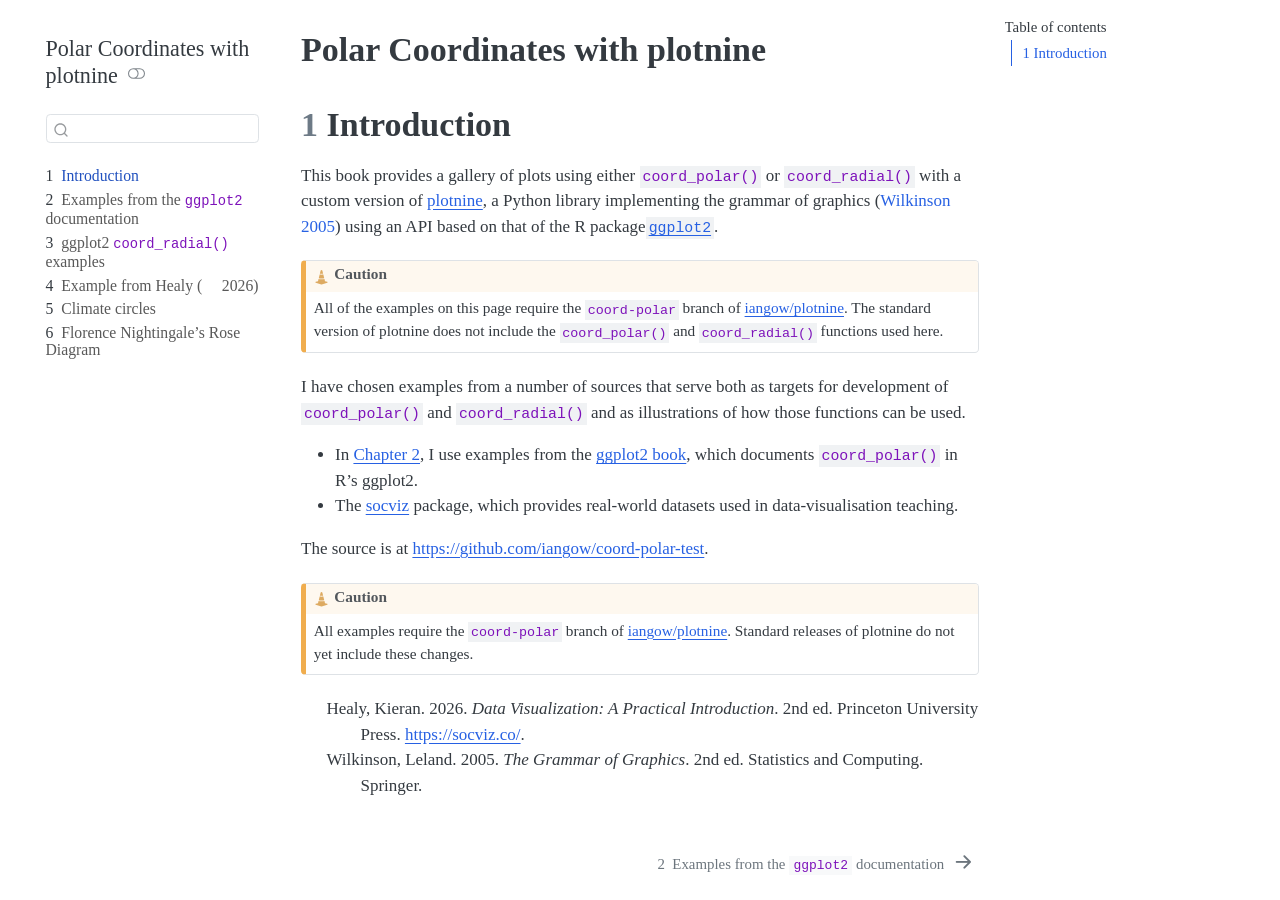
==== index.html @ a8dc8461 "Built site for gh-pages" ====
<!DOCTYPE html>
<html xmlns="http://www.w3.org/1999/xhtml" lang="en" xml:lang="en"><head>

<meta charset="utf-8">
<meta name="generator" content="quarto-1.9.35">

<meta name="viewport" content="width=device-width, initial-scale=1.0, user-scalable=yes">


<title>Polar Coordinates with plotnine</title>
<style>
/* Default styles provided by pandoc.
** See https://pandoc.org/MANUAL.html#variables-for-html for config info.
*/
code{white-space: pre-wrap;}
span.smallcaps{font-variant: small-caps;}
div.columns{display: flex; gap: min(4vw, 1.5em);}
div.column{flex: auto; overflow-x: auto;}
div.hanging-indent{margin-left: 1.5em; text-indent: -1.5em;}
ul.task-list{list-style: none;}
ul.task-list li input[type="checkbox"] {
  width: 0.8em;
  margin: 0 0.8em 0.2em -1em; /* quarto-specific, see https://github.com/quarto-dev/quarto-cli/issues/4556 */ 
  vertical-align: middle;
}
/* CSS for citations */
div.csl-bib-body { }
div.csl-entry {
  clear: both;
}
.hanging-indent div.csl-entry {
  margin-left:2em;
  text-indent:-2em;
}
div.csl-left-margin {
  min-width:2em;
  float:left;
}
div.csl-right-inline {
  margin-left:2em;
  padding-left:1em;
}
div.csl-indent {
  margin-left: 2em;
}</style>


<script src="site_libs/quarto-nav/quarto-nav.js"></script>
<script src="site_libs/quarto-nav/headroom.min.js"></script>
<script src="site_libs/clipboard/clipboard.min.js"></script>
<script src="site_libs/quarto-search/autocomplete.umd.js"></script>
<script src="site_libs/quarto-search/fuse.min.js"></script>
<script src="site_libs/quarto-search/quarto-search.js"></script>
<meta name="quarto:offset" content="./">
<link href="./ggplot2-examples.html" rel="next">
<script src="site_libs/quarto-html/quarto.js" type="module"></script>
<script src="site_libs/quarto-html/tabsets/tabsets.js" type="module"></script>
<script src="site_libs/quarto-html/popper.min.js"></script>
<script src="site_libs/quarto-html/tippy.umd.min.js"></script>
<script src="site_libs/quarto-html/anchor.min.js"></script>
<link href="site_libs/quarto-html/tippy.css" rel="stylesheet">
<link href="site_libs/quarto-html/quarto-syntax-highlighting-46f66b053e56abd73bb6e954d61a315b.css" rel="stylesheet" class="quarto-color-scheme" id="quarto-text-highlighting-styles">
<link href="site_libs/quarto-html/quarto-syntax-highlighting-dark-22b4aaf4c2978829df3684e8f2c068db.css" rel="stylesheet" class="quarto-color-scheme quarto-color-alternate" id="quarto-text-highlighting-styles">
<link href="site_libs/quarto-html/quarto-syntax-highlighting-46f66b053e56abd73bb6e954d61a315b.css" rel="stylesheet" class="quarto-color-scheme-extra" id="quarto-text-highlighting-styles">
<script src="site_libs/bootstrap/bootstrap.min.js"></script>
<link href="site_libs/bootstrap/bootstrap-icons.css" rel="stylesheet">
<link href="site_libs/bootstrap/bootstrap-c0f9e757bd1bbe5faf3da83a888945c0.min.css" rel="stylesheet" append-hash="true" class="quarto-color-scheme" id="quarto-bootstrap" data-mode="light">
<link href="site_libs/bootstrap/bootstrap-dark-91459808351f4a5e66f61f3cc0ad5ca1.min.css" rel="stylesheet" append-hash="true" class="quarto-color-scheme quarto-color-alternate" id="quarto-bootstrap" data-mode="dark">
<link href="site_libs/bootstrap/bootstrap-c0f9e757bd1bbe5faf3da83a888945c0.min.css" rel="stylesheet" append-hash="true" class="quarto-color-scheme-extra" id="quarto-bootstrap" data-mode="light">
<script id="quarto-search-options" type="application/json">{
  "location": "sidebar",
  "copy-button": false,
  "collapse-after": 3,
  "panel-placement": "start",
  "type": "textbox",
  "limit": 50,
  "keyboard-shortcut": [
    "f",
    "/",
    "s"
  ],
  "show-item-context": false,
  "language": {
    "search-no-results-text": "No results",
    "search-matching-documents-text": "matching documents",
    "search-copy-link-title": "Copy link to search",
    "search-hide-matches-text": "Hide additional matches",
    "search-more-match-text": "more match in this document",
    "search-more-matches-text": "more matches in this document",
    "search-clear-button-title": "Clear",
    "search-text-placeholder": "",
    "search-detached-cancel-button-title": "Cancel",
    "search-submit-button-title": "Submit",
    "search-label": "Search"
  }
}</script>


<link rel="stylesheet" href="styles.css">
</head>

<body class="nav-sidebar floating quarto-light"><script id="quarto-html-before-body" type="application/javascript">
    const toggleBodyColorMode = (bsSheetEl) => {
      const mode = bsSheetEl.getAttribute("data-mode");
      const bodyEl = window.document.querySelector("body");
      if (mode === "dark") {
        bodyEl.classList.add("quarto-dark");
        bodyEl.classList.remove("quarto-light");
      } else {
        bodyEl.classList.add("quarto-light");
        bodyEl.classList.remove("quarto-dark");
      }
    }
    const toggleBodyColorPrimary = () => {
      const bsSheetEl = window.document.querySelector("link#quarto-bootstrap:not([rel=disabled-stylesheet])");
      if (bsSheetEl) {
        toggleBodyColorMode(bsSheetEl);
      }
    }
    const setColorSchemeToggle = (alternate) => {
      const toggles = window.document.querySelectorAll('.quarto-color-scheme-toggle');
      for (let i=0; i < toggles.length; i++) {
        const toggle = toggles[i];
        if (toggle) {
          if (alternate) {
            toggle.classList.add("alternate");
          } else {
            toggle.classList.remove("alternate");
          }
        }
      }
    };
    const toggleColorMode = (alternate) => {
      // Switch the stylesheets
      const primaryStylesheets = window.document.querySelectorAll('link.quarto-color-scheme:not(.quarto-color-alternate)');
      const alternateStylesheets = window.document.querySelectorAll('link.quarto-color-scheme.quarto-color-alternate');
      manageTransitions('#quarto-margin-sidebar .nav-link', false);
      if (alternate) {
        // note: dark is layered on light, we don't disable primary!
        enableStylesheet(alternateStylesheets);
        for (const sheetNode of alternateStylesheets) {
          if (sheetNode.id === "quarto-bootstrap") {
            toggleBodyColorMode(sheetNode);
          }
        }
      } else {
        disableStylesheet(alternateStylesheets);
        enableStylesheet(primaryStylesheets)
        toggleBodyColorPrimary();
      }
      manageTransitions('#quarto-margin-sidebar .nav-link', true);
      // Switch the toggles
      setColorSchemeToggle(alternate)
      // Hack to workaround the fact that safari doesn't
      // properly recolor the scrollbar when toggling (#1455)
      if (navigator.userAgent.indexOf('Safari') > 0 && navigator.userAgent.indexOf('Chrome') == -1) {
        manageTransitions("body", false);
        window.scrollTo(0, 1);
        setTimeout(() => {
          window.scrollTo(0, 0);
          manageTransitions("body", true);
        }, 40);
      }
    }
    const disableStylesheet = (stylesheets) => {
      for (let i=0; i < stylesheets.length; i++) {
        const stylesheet = stylesheets[i];
        stylesheet.rel = 'disabled-stylesheet';
      }
    }
    const enableStylesheet = (stylesheets) => {
      for (let i=0; i < stylesheets.length; i++) {
        const stylesheet = stylesheets[i];
        if(stylesheet.rel !== 'stylesheet') { // for Chrome, which will still FOUC without this check
          stylesheet.rel = 'stylesheet';
        }
      }
    }
    const manageTransitions = (selector, allowTransitions) => {
      const els = window.document.querySelectorAll(selector);
      for (let i=0; i < els.length; i++) {
        const el = els[i];
        if (allowTransitions) {
          el.classList.remove('notransition');
        } else {
          el.classList.add('notransition');
        }
      }
    }
    const isFileUrl = () => {
      return window.location.protocol === 'file:';
    }
    const hasAlternateSentinel = () => {
      let styleSentinel = getColorSchemeSentinel();
      if (styleSentinel !== null) {
        return styleSentinel === "alternate";
      } else {
        return false;
      }
    }
    const setStyleSentinel = (alternate) => {
      const value = alternate ? "alternate" : "default";
      if (!isFileUrl()) {
        window.localStorage.setItem("quarto-color-scheme", value);
      } else {
        localAlternateSentinel = value;
      }
    }
    const getColorSchemeSentinel = () => {
      if (!isFileUrl()) {
        const storageValue = window.localStorage.getItem("quarto-color-scheme");
        return storageValue != null ? storageValue : localAlternateSentinel;
      } else {
        return localAlternateSentinel;
      }
    }
    const toggleGiscusIfUsed = (isAlternate, darkModeDefault) => {
      const baseTheme = document.querySelector('#giscus-base-theme')?.value ?? 'light';
      const alternateTheme = document.querySelector('#giscus-alt-theme')?.value ?? 'dark';
      let newTheme = '';
      if(authorPrefersDark) {
        newTheme = isAlternate ? baseTheme : alternateTheme;
      } else {
        newTheme = isAlternate ? alternateTheme : baseTheme;
      }
      const changeGiscusTheme = () => {
        // From: https://github.com/giscus/giscus/issues/336
        const sendMessage = (message) => {
          const iframe = document.querySelector('iframe.giscus-frame');
          if (!iframe) return;
          iframe.contentWindow.postMessage({ giscus: message }, 'https://giscus.app');
        }
        sendMessage({
          setConfig: {
            theme: newTheme
          }
        });
      }
      const isGiscussLoaded = window.document.querySelector('iframe.giscus-frame') !== null;
      if (isGiscussLoaded) {
        changeGiscusTheme();
      }
    };
    const authorPrefersDark = false;
    const queryPrefersDark = window.matchMedia('(prefers-color-scheme: dark)');
    const darkModeDefault = queryPrefersDark.matches;
      document.querySelector('link#quarto-text-highlighting-styles.quarto-color-scheme-extra').rel = 'disabled-stylesheet';
      document.querySelector('link#quarto-bootstrap.quarto-color-scheme-extra').rel = 'disabled-stylesheet';
    let localAlternateSentinel = darkModeDefault ? 'alternate' : 'default';
    // Dark / light mode switch
    window.quartoToggleColorScheme = () => {
      // Read the current dark / light value
      let toAlternate = !hasAlternateSentinel();
      toggleColorMode(toAlternate);
      setStyleSentinel(toAlternate);
      toggleGiscusIfUsed(toAlternate, darkModeDefault);
      window.dispatchEvent(new Event('resize'));
    };
    queryPrefersDark.addEventListener("change", e => {
      if(window.localStorage.getItem("quarto-color-scheme") !== null)
        return;
      const alternate = e.matches
      toggleColorMode(alternate);
      localAlternateSentinel = e.matches ? 'alternate' : 'default'; // this is used alongside local storage!
      toggleGiscusIfUsed(alternate, darkModeDefault);
    });
    // Switch to dark mode if need be
    if (hasAlternateSentinel()) {
      toggleColorMode(true);
    } else {
      toggleColorMode(false);
    }
  </script>

<div id="quarto-search-results"></div>
  <header id="quarto-header" class="headroom fixed-top">
  <nav class="quarto-secondary-nav">
    <div class="container-fluid d-flex">
      <button type="button" class="quarto-btn-toggle btn" data-bs-toggle="collapse" role="button" data-bs-target=".quarto-sidebar-collapse-item" aria-controls="quarto-sidebar" aria-expanded="false" aria-label="Toggle sidebar navigation" onclick="if (window.quartoToggleHeadroom) { window.quartoToggleHeadroom(); }">
        <i class="bi bi-layout-text-sidebar-reverse"></i>
      </button>
        <nav class="quarto-page-breadcrumbs" aria-label="breadcrumb"><ol class="breadcrumb"><li class="breadcrumb-item"><a href="./index.html"><span class="chapter-number">1</span>&nbsp; <span class="chapter-title">Introduction</span></a></li></ol></nav>
        <a class="flex-grow-1" role="navigation" data-bs-toggle="collapse" data-bs-target=".quarto-sidebar-collapse-item" aria-controls="quarto-sidebar" aria-expanded="false" aria-label="Toggle sidebar navigation" onclick="if (window.quartoToggleHeadroom) { window.quartoToggleHeadroom(); }">      
        </a>
      <button type="button" class="btn quarto-search-button" aria-label="Search" onclick="window.quartoOpenSearch();">
        <i class="bi bi-search"></i>
      </button>
    </div>
  </nav>
</header>
<!-- content -->
<div id="quarto-content" class="quarto-container page-columns page-rows-contents page-layout-article">
<!-- sidebar -->
  <nav id="quarto-sidebar" class="sidebar collapse collapse-horizontal quarto-sidebar-collapse-item sidebar-navigation floating overflow-auto">
    <div class="pt-lg-2 mt-2 text-left sidebar-header">
    <div class="sidebar-title mb-0 py-0">
      <a href="./">Polar Coordinates with plotnine</a> 
        <div class="sidebar-tools-main">
  <a href="" class="quarto-color-scheme-toggle quarto-navigation-tool  px-1" onclick="window.quartoToggleColorScheme(); return false;" title="Toggle dark mode"><i class="bi"></i></a>
</div>
    </div>
      </div>
        <div class="mt-2 flex-shrink-0 align-items-center">
        <div class="sidebar-search">
        <div id="quarto-search" class="" title="Search"></div>
        </div>
        </div>
    <div class="sidebar-menu-container"> 
    <ul class="list-unstyled mt-1">
        <li class="sidebar-item">
  <div class="sidebar-item-container"> 
  <a href="./index.html" class="sidebar-item-text sidebar-link active">
 <span class="menu-text"><span class="chapter-number">1</span>&nbsp; <span class="chapter-title">Introduction</span></span></a>
  </div>
</li>
        <li class="sidebar-item">
  <div class="sidebar-item-container"> 
  <a href="./ggplot2-examples.html" class="sidebar-item-text sidebar-link">
 <span class="menu-text"><span class="chapter-number">2</span>&nbsp; <span class="chapter-title">Examples from the <code>ggplot2</code> documentation</span></span></a>
  </div>
</li>
        <li class="sidebar-item">
  <div class="sidebar-item-container"> 
  <a href="./coord-radial-examples.html" class="sidebar-item-text sidebar-link">
 <span class="menu-text"><span class="chapter-number">3</span>&nbsp; <span class="chapter-title">ggplot2 <code>coord_radial()</code> examples</span></span></a>
  </div>
</li>
        <li class="sidebar-item">
  <div class="sidebar-item-container"> 
  <a href="./socviz-examples.html" class="sidebar-item-text sidebar-link">
 <span class="menu-text"><span class="chapter-number">4</span>&nbsp; <span class="chapter-title">Example from <span class="citation" data-cites="Healy2026">Healy (</span></span></span></a><a href="#ref-Healy2026" role="doc-biblioref">2026</a>)
  </div>
</li>
        <li class="sidebar-item">
  <div class="sidebar-item-container"> 
  <a href="./climate-circles.html" class="sidebar-item-text sidebar-link">
 <span class="menu-text"><span class="chapter-number">5</span>&nbsp; <span class="chapter-title">Climate circles</span></span></a>
  </div>
</li>
        <li class="sidebar-item">
  <div class="sidebar-item-container"> 
  <a href="./nightingale.html" class="sidebar-item-text sidebar-link">
 <span class="menu-text"><span class="chapter-number">6</span>&nbsp; <span class="chapter-title">Florence Nightingale’s Rose Diagram</span></span></a>
  </div>
</li>
    </ul>
    </div>
</nav>
<div id="quarto-sidebar-glass" class="quarto-sidebar-collapse-item" data-bs-toggle="collapse" data-bs-target=".quarto-sidebar-collapse-item"></div>
<!-- margin-sidebar -->
    <div id="quarto-margin-sidebar" class="sidebar margin-sidebar">
        <nav id="TOC" role="doc-toc" class="toc-active">
    <h2 id="toc-title">Table of contents</h2>
   
  <ul>
  <li><a href="#sec-intro" id="toc-sec-intro" class="nav-link active" data-scroll-target="#sec-intro"><span class="header-section-number">1</span> Introduction</a></li>
  </ul>
</nav>
    </div>
<!-- main -->
<main class="content" id="quarto-document-content">


<header id="title-block-header" class="quarto-title-block default">
<div class="quarto-title">
<h1 class="title">Polar Coordinates with plotnine</h1>
</div>



<div class="quarto-title-meta">

    
  
    
  </div>
  


</header>


<section id="sec-intro" class="level1" data-number="1">
<h1 data-number="1"><span class="header-section-number">1</span> Introduction</h1>
<p>This book provides a gallery of plots using either <code>coord_polar()</code> or <code>coord_radial()</code> with a custom version of <a href="https://plotnine.org">plotnine</a>, a Python library implementing the grammar of graphics <span class="citation" data-cites="wilkinson:2006">(<a href="#ref-wilkinson:2006" role="doc-biblioref">Wilkinson 2005</a>)</span> using an API based on that of the R package<a href="https://ggplot2.tidyverse.org"><code>ggplot2</code></a>.</p>
<div class="callout callout-style-default callout-caution callout-titled">
<div class="callout-header d-flex align-content-center">
<div class="callout-icon-container">
<i class="callout-icon"></i>
</div>
<div class="callout-title-container flex-fill">
Caution
</div>
</div>
<div class="callout-body-container callout-body">
<p>All of the examples on this page require the <code>coord-polar</code> branch of <a href="https://github.com/iangow/plotnine/tree/coord-polar">iangow/plotnine</a>. The standard version of plotnine does not include the <code>coord_polar()</code> and <code>coord_radial()</code> functions used here.</p>
</div>
</div>
<p>I have chosen examples from a number of sources that serve both as targets for development of <code>coord_polar()</code> and <code>coord_radial()</code> and as illustrations of how those functions can be used.</p>
<ul>
<li>In <a href="ggplot2-examples.html" class="quarto-xref"><span>Chapter 2</span></a>, I use examples from the <a href="https://ggplot2-book.org/coord.html#polar-coordinates-with-coord_polar">ggplot2 book</a>, which documents <code>coord_polar()</code> in R’s ggplot2.</li>
<li>The <a href="https://socviz.co">socviz</a> package, which provides real-world datasets used in data-visualisation teaching.</li>
</ul>
<p>The source is at <a href="https://github.com/iangow/coord-polar-test" class="uri">https://github.com/iangow/coord-polar-test</a>.</p>
<div class="callout callout-style-default callout-caution callout-titled">
<div class="callout-header d-flex align-content-center">
<div class="callout-icon-container">
<i class="callout-icon"></i>
</div>
<div class="callout-title-container flex-fill">
Caution
</div>
</div>
<div class="callout-body-container callout-body">
<p>All examples require the <code>coord-polar</code> branch of <a href="https://github.com/iangow/plotnine/tree/coord-polar">iangow/plotnine</a>. Standard releases of plotnine do not yet include these changes.</p>
</div>
</div>


<div id="refs" class="references csl-bib-body hanging-indent" role="list">
<div id="ref-Healy2026" class="csl-entry" role="listitem">
Healy, Kieran. 2026. <em>Data Visualization: A Practical Introduction</em>. 2nd ed. Princeton University Press. <a href="https://socviz.co/">https://socviz.co/</a>.
</div>
<div id="ref-wilkinson:2006" class="csl-entry" role="listitem">
Wilkinson, Leland. 2005. <em>The Grammar of Graphics</em>. 2nd ed. Statistics and Computing. Springer.
</div>
</div>
</section>

</main> <!-- /main -->
<script id="quarto-html-after-body" type="application/javascript">
  window.document.addEventListener("DOMContentLoaded", function (event) {
    // Ensure there is a toggle, if there isn't float one in the top right
    if (window.document.querySelector('.quarto-color-scheme-toggle') === null) {
      const a = window.document.createElement('a');
      a.classList.add('top-right');
      a.classList.add('quarto-color-scheme-toggle');
      a.href = "";
      a.onclick = function() { try { window.quartoToggleColorScheme(); } catch {} return false; };
      const i = window.document.createElement("i");
      i.classList.add('bi');
      a.appendChild(i);
      window.document.body.appendChild(a);
    }
    setColorSchemeToggle(hasAlternateSentinel())
    const icon = "";
    const anchorJS = new window.AnchorJS();
    anchorJS.options = {
      placement: 'right',
      icon: icon
    };
    anchorJS.add('.anchored');
    const isCodeAnnotation = (el) => {
      for (const clz of el.classList) {
        if (clz.startsWith('code-annotation-')) {                     
          return true;
        }
      }
      return false;
    }
    const onCopySuccess = function(e) {
      // button target
      const button = e.trigger;
      // don't keep focus
      button.blur();
      // flash "checked"
      button.classList.add('code-copy-button-checked');
      var currentTitle = button.getAttribute("title");
      button.setAttribute("title", "Copied!");
      let tooltip;
      if (window.bootstrap) {
        button.setAttribute("data-bs-toggle", "tooltip");
        button.setAttribute("data-bs-placement", "left");
        button.setAttribute("data-bs-title", "Copied!");
        tooltip = new bootstrap.Tooltip(button, 
          { trigger: "manual", 
            customClass: "code-copy-button-tooltip",
            offset: [0, -8]});
        tooltip.show();    
      }
      setTimeout(function() {
        if (tooltip) {
          tooltip.hide();
          button.removeAttribute("data-bs-title");
          button.removeAttribute("data-bs-toggle");
          button.removeAttribute("data-bs-placement");
        }
        button.setAttribute("title", currentTitle);
        button.classList.remove('code-copy-button-checked');
      }, 1000);
      // clear code selection
      e.clearSelection();
    }
    const getTextToCopy = function(trigger) {
      const outerScaffold = trigger.parentElement.cloneNode(true);
      const codeEl = outerScaffold.querySelector('code');
      for (const childEl of codeEl.children) {
        if (isCodeAnnotation(childEl)) {
          childEl.remove();
        }
      }
      return codeEl.innerText;
    }
    const clipboard = new window.ClipboardJS('.code-copy-button:not([data-in-quarto-modal])', {
      text: getTextToCopy
    });
    clipboard.on('success', onCopySuccess);
    if (window.document.getElementById('quarto-embedded-source-code-modal')) {
      const clipboardModal = new window.ClipboardJS('.code-copy-button[data-in-quarto-modal]', {
        text: getTextToCopy,
        container: window.document.getElementById('quarto-embedded-source-code-modal')
      });
      clipboardModal.on('success', onCopySuccess);
    }
      var localhostRegex = new RegExp(/^(?:http|https):\/\/localhost\:?[0-9]*\//);
      var mailtoRegex = new RegExp(/^mailto:/);
        var filterRegex = new RegExp('/' + window.location.host + '/');
      var isInternal = (href) => {
          return filterRegex.test(href) || localhostRegex.test(href) || mailtoRegex.test(href);
      }
      // Inspect non-navigation links and adorn them if external
     var links = window.document.querySelectorAll('a[href]:not(.nav-link):not(.navbar-brand):not(.toc-action):not(.sidebar-link):not(.sidebar-item-toggle):not(.pagination-link):not(.no-external):not([aria-hidden]):not(.dropdown-item):not(.quarto-navigation-tool):not(.about-link)');
      for (var i=0; i<links.length; i++) {
        const link = links[i];
        if (!isInternal(link.href)) {
          // undo the damage that might have been done by quarto-nav.js in the case of
          // links that we want to consider external
          if (link.dataset.originalHref !== undefined) {
            link.href = link.dataset.originalHref;
          }
        }
      }
    function tippyHover(el, contentFn, onTriggerFn, onUntriggerFn) {
      const config = {
        allowHTML: true,
        maxWidth: 500,
        delay: 100,
        arrow: false,
        appendTo: function(el) {
            return el.parentElement;
        },
        interactive: true,
        interactiveBorder: 10,
        theme: 'quarto',
        placement: 'bottom-start',
      };
      if (contentFn) {
        config.content = contentFn;
      }
      if (onTriggerFn) {
        config.onTrigger = onTriggerFn;
      }
      if (onUntriggerFn) {
        config.onUntrigger = onUntriggerFn;
      }
      window.tippy(el, config); 
    }
    const noterefs = window.document.querySelectorAll('a[role="doc-noteref"]');
    for (var i=0; i<noterefs.length; i++) {
      const ref = noterefs[i];
      tippyHover(ref, function() {
        // use id or data attribute instead here
        let href = ref.getAttribute('data-footnote-href') || ref.getAttribute('href');
        try { href = new URL(href).hash; } catch {}
        const id = href.replace(/^#\/?/, "");
        const note = window.document.getElementById(id);
        if (note) {
          return note.innerHTML;
        } else {
          return "";
        }
      });
    }
    const xrefs = window.document.querySelectorAll('a.quarto-xref');
    const processXRef = (id, note) => {
      // Strip column container classes
      const stripColumnClz = (el) => {
        el.classList.remove("page-full", "page-columns");
        if (el.children) {
          for (const child of el.children) {
            stripColumnClz(child);
          }
        }
      }
      stripColumnClz(note)
      if (id === null || id.startsWith('sec-')) {
        // Special case sections, only their first couple elements
        const container = document.createElement("div");
        if (note.children && note.children.length > 2) {
          container.appendChild(note.children[0].cloneNode(true));
          for (let i = 1; i < note.children.length; i++) {
            const child = note.children[i];
            if (child.tagName === "P" && child.innerText === "") {
              continue;
            } else {
              container.appendChild(child.cloneNode(true));
              break;
            }
          }
          if (window.Quarto?.typesetMath) {
            window.Quarto.typesetMath(container);
          }
          return container.innerHTML
        } else {
          if (window.Quarto?.typesetMath) {
            window.Quarto.typesetMath(note);
          }
          return note.innerHTML;
        }
      } else {
        // Remove any anchor links if they are present
        const anchorLink = note.querySelector('a.anchorjs-link');
        if (anchorLink) {
          anchorLink.remove();
        }
        if (window.Quarto?.typesetMath) {
          window.Quarto.typesetMath(note);
        }
        if (note.classList.contains("callout")) {
          return note.outerHTML;
        } else {
          return note.innerHTML;
        }
      }
    }
    for (var i=0; i<xrefs.length; i++) {
      const xref = xrefs[i];
      tippyHover(xref, undefined, function(instance) {
        instance.disable();
        let url = xref.getAttribute('href');
        let hash = undefined; 
        if (url.startsWith('#')) {
          hash = url;
        } else {
          try { hash = new URL(url).hash; } catch {}
        }
        if (hash) {
          const id = hash.replace(/^#\/?/, "");
          const note = window.document.getElementById(id);
          if (note !== null) {
            try {
              const html = processXRef(id, note.cloneNode(true));
              instance.setContent(html);
            } finally {
              instance.enable();
              instance.show();
            }
          } else {
            // See if we can fetch this
            fetch(url.split('#')[0])
            .then(res => res.text())
            .then(html => {
              const parser = new DOMParser();
              const htmlDoc = parser.parseFromString(html, "text/html");
              const note = htmlDoc.getElementById(id);
              if (note !== null) {
                const html = processXRef(id, note);
                instance.setContent(html);
              } 
            }).finally(() => {
              instance.enable();
              instance.show();
            });
          }
        } else {
          // See if we can fetch a full url (with no hash to target)
          // This is a special case and we should probably do some content thinning / targeting
          fetch(url)
          .then(res => res.text())
          .then(html => {
            const parser = new DOMParser();
            const htmlDoc = parser.parseFromString(html, "text/html");
            const note = htmlDoc.querySelector('main.content');
            if (note !== null) {
              // This should only happen for chapter cross references
              // (since there is no id in the URL)
              // remove the first header
              if (note.children.length > 0 && note.children[0].tagName === "HEADER") {
                note.children[0].remove();
              }
              const html = processXRef(null, note);
              instance.setContent(html);
            } 
          }).finally(() => {
            instance.enable();
            instance.show();
          });
        }
      }, function(instance) {
      });
    }
        let selectedAnnoteEl;
        const selectorForAnnotation = ( cell, annotation) => {
          let cellAttr = 'data-code-cell="' + cell + '"';
          let lineAttr = 'data-code-annotation="' +  annotation + '"';
          const selector = 'span[' + cellAttr + '][' + lineAttr + ']';
          return selector;
        }
        const selectCodeLines = (annoteEl) => {
          const doc = window.document;
          const targetCell = annoteEl.getAttribute("data-target-cell");
          const targetAnnotation = annoteEl.getAttribute("data-target-annotation");
          const annoteSpan = window.document.querySelector(selectorForAnnotation(targetCell, targetAnnotation));
          const lines = annoteSpan.getAttribute("data-code-lines").split(",");
          const lineIds = lines.map((line) => {
            return targetCell + "-" + line;
          })
          let top = null;
          let height = null;
          let parent = null;
          if (lineIds.length > 0) {
              //compute the position of the single el (top and bottom and make a div)
              const el = window.document.getElementById(lineIds[0]);
              top = el.offsetTop;
              height = el.offsetHeight;
              parent = el.parentElement.parentElement;
            if (lineIds.length > 1) {
              const lastEl = window.document.getElementById(lineIds[lineIds.length - 1]);
              const bottom = lastEl.offsetTop + lastEl.offsetHeight;
              height = bottom - top;
            }
            if (top !== null && height !== null && parent !== null) {
              // cook up a div (if necessary) and position it 
              let div = window.document.getElementById("code-annotation-line-highlight");
              if (div === null) {
                div = window.document.createElement("div");
                div.setAttribute("id", "code-annotation-line-highlight");
                div.style.position = 'absolute';
                parent.appendChild(div);
              }
              div.style.top = top - 2 + "px";
              div.style.height = height + 4 + "px";
              div.style.left = 0;
              let gutterDiv = window.document.getElementById("code-annotation-line-highlight-gutter");
              if (gutterDiv === null) {
                gutterDiv = window.document.createElement("div");
                gutterDiv.setAttribute("id", "code-annotation-line-highlight-gutter");
                gutterDiv.style.position = 'absolute';
                const codeCell = window.document.getElementById(targetCell);
                const gutter = codeCell.querySelector('.code-annotation-gutter');
                gutter.appendChild(gutterDiv);
              }
              gutterDiv.style.top = top - 2 + "px";
              gutterDiv.style.height = height + 4 + "px";
            }
            selectedAnnoteEl = annoteEl;
          }
        };
        const unselectCodeLines = () => {
          const elementsIds = ["code-annotation-line-highlight", "code-annotation-line-highlight-gutter"];
          elementsIds.forEach((elId) => {
            const div = window.document.getElementById(elId);
            if (div) {
              div.remove();
            }
          });
          selectedAnnoteEl = undefined;
        };
          // Handle positioning of the toggle
      window.addEventListener(
        "resize",
        throttle(() => {
          elRect = undefined;
          if (selectedAnnoteEl) {
            selectCodeLines(selectedAnnoteEl);
          }
        }, 10)
      );
      function throttle(fn, ms) {
      let throttle = false;
      let timer;
        return (...args) => {
          if(!throttle) { // first call gets through
              fn.apply(this, args);
              throttle = true;
          } else { // all the others get throttled
              if(timer) clearTimeout(timer); // cancel #2
              timer = setTimeout(() => {
                fn.apply(this, args);
                timer = throttle = false;
              }, ms);
          }
        };
      }
        // Attach click handler to the DT
        const annoteDls = window.document.querySelectorAll('dt[data-target-cell]');
        for (const annoteDlNode of annoteDls) {
          annoteDlNode.addEventListener('click', (event) => {
            const clickedEl = event.target;
            if (clickedEl !== selectedAnnoteEl) {
              unselectCodeLines();
              const activeEl = window.document.querySelector('dt[data-target-cell].code-annotation-active');
              if (activeEl) {
                activeEl.classList.remove('code-annotation-active');
              }
              selectCodeLines(clickedEl);
              clickedEl.classList.add('code-annotation-active');
            } else {
              // Unselect the line
              unselectCodeLines();
              clickedEl.classList.remove('code-annotation-active');
            }
          });
        }
    const findCites = (el) => {
      const parentEl = el.parentElement;
      if (parentEl) {
        const cites = parentEl.dataset.cites;
        if (cites) {
          return {
            el,
            cites: cites.split(' ')
          };
        } else {
          return findCites(el.parentElement)
        }
      } else {
        return undefined;
      }
    };
    var bibliorefs = window.document.querySelectorAll('a[role="doc-biblioref"]');
    for (var i=0; i<bibliorefs.length; i++) {
      const ref = bibliorefs[i];
      const citeInfo = findCites(ref);
      if (citeInfo) {
        tippyHover(citeInfo.el, function() {
          var popup = window.document.createElement('div');
          citeInfo.cites.forEach(function(cite) {
            var citeDiv = window.document.createElement('div');
            citeDiv.classList.add('hanging-indent');
            citeDiv.classList.add('csl-entry');
            var biblioDiv = window.document.getElementById('ref-' + cite);
            if (biblioDiv) {
              citeDiv.innerHTML = biblioDiv.innerHTML;
            }
            popup.appendChild(citeDiv);
          });
          return popup.innerHTML;
        });
      }
    }
  });
  </script>
<nav class="page-navigation">
  <div class="nav-page nav-page-previous">
  </div>
  <div class="nav-page nav-page-next">
      <a href="./ggplot2-examples.html" class="pagination-link" aria-label="Examples from the `ggplot2` documentation">
        <span class="nav-page-text"><span class="chapter-number">2</span>&nbsp; <span class="chapter-title">Examples from the <code>ggplot2</code> documentation</span></span> <i class="bi bi-arrow-right-short"></i>
      </a>
  </div>
</nav>
</div> <!-- /content -->




</body></html>
---- site_libs/quarto-html/tippy.css ----
.tippy-box[data-animation=fade][data-state=hidden]{opacity:0}[data-tippy-root]{max-width:calc(100vw - 10px)}.tippy-box{position:relative;background-color:#333;color:#fff;border-radius:4px;font-size:14px;line-height:1.4;white-space:normal;outline:0;transition-property:transform,visibility,opacity}.tippy-box[data-placement^=top]>.tippy-arrow{bottom:0}.tippy-box[data-placement^=top]>.tippy-arrow:before{bottom:-7px;left:0;border-width:8px 8px 0;border-top-color:initial;transform-origin:center top}.tippy-box[data-placement^=bottom]>.tippy-arrow{top:0}.tippy-box[data-placement^=bottom]>.tippy-arrow:before{top:-7px;left:0;border-width:0 8px 8px;border-bottom-color:initial;transform-origin:center bottom}.tippy-box[data-placement^=left]>.tippy-arrow{right:0}.tippy-box[data-placement^=left]>.tippy-arrow:before{border-width:8px 0 8px 8px;border-left-color:initial;right:-7px;transform-origin:center left}.tippy-box[data-placement^=right]>.tippy-arrow{left:0}.tippy-box[data-placement^=right]>.tippy-arrow:before{left:-7px;border-width:8px 8px 8px 0;border-right-color:initial;transform-origin:center right}.tippy-box[data-inertia][data-state=visible]{transition-timing-function:cubic-bezier(.54,1.5,.38,1.11)}.tippy-arrow{width:16px;height:16px;color:#333}.tippy-arrow:before{content:"";position:absolute;border-color:transparent;border-style:solid}.tippy-content{position:relative;padding:5px 9px;z-index:1}
---- site_libs/quarto-html/quarto-syntax-highlighting-46f66b053e56abd73bb6e954d61a315b.css ----
/* quarto syntax highlight colors */
:root {
  --quarto-hl-ot-color: #003B4F;
  --quarto-hl-at-color: #657422;
  --quarto-hl-ss-color: #20794D;
  --quarto-hl-an-color: #5E5E5E;
  --quarto-hl-fu-color: #4758AB;
  --quarto-hl-st-color: #20794D;
  --quarto-hl-cf-color: #003B4F;
  --quarto-hl-op-color: #5E5E5E;
  --quarto-hl-er-color: #AD0000;
  --quarto-hl-bn-color: #AD0000;
  --quarto-hl-al-color: #AD0000;
  --quarto-hl-va-color: #111111;
  --quarto-hl-bu-color: inherit;
  --quarto-hl-ex-color: inherit;
  --quarto-hl-pp-color: #AD0000;
  --quarto-hl-in-color: #5E5E5E;
  --quarto-hl-vs-color: #20794D;
  --quarto-hl-wa-color: #5E5E5E;
  --quarto-hl-do-color: #5E5E5E;
  --quarto-hl-im-color: #00769E;
  --quarto-hl-ch-color: #20794D;
  --quarto-hl-dt-color: #AD0000;
  --quarto-hl-fl-color: #AD0000;
  --quarto-hl-co-color: #5E5E5E;
  --quarto-hl-cv-color: #5E5E5E;
  --quarto-hl-cn-color: #8f5902;
  --quarto-hl-sc-color: #5E5E5E;
  --quarto-hl-dv-color: #AD0000;
  --quarto-hl-kw-color: #003B4F;
}

/* other quarto variables */
:root {
  --quarto-font-monospace: SFMono-Regular, Menlo, Monaco, Consolas, "Liberation Mono", "Courier New", monospace;
}

/* syntax highlight based on Pandoc's rules */
pre > code.sourceCode > span {
  color: #003B4F;
}

code.sourceCode > span {
  color: #003B4F;
}

div.sourceCode,
div.sourceCode pre.sourceCode {
  color: #003B4F;
}

/* Normal */
code span {
  color: #003B4F;
}

/* Alert */
code span.al {
  color: #AD0000;
  font-style: inherit;
}

/* Annotation */
code span.an {
  color: #5E5E5E;
  font-style: inherit;
}

/* Attribute */
code span.at {
  color: #657422;
  font-style: inherit;
}

/* BaseN */
code span.bn {
  color: #AD0000;
  font-style: inherit;
}

/* BuiltIn */
code span.bu {
  font-style: inherit;
}

/* ControlFlow */
code span.cf {
  color: #003B4F;
  font-weight: bold;
  font-style: inherit;
}

/* Char */
code span.ch {
  color: #20794D;
  font-style: inherit;
}

/* Constant */
code span.cn {
  color: #8f5902;
  font-style: inherit;
}

/* Comment */
code span.co {
  color: #5E5E5E;
  font-style: inherit;
}

/* CommentVar */
code span.cv {
  color: #5E5E5E;
  font-style: italic;
}

/* Documentation */
code span.do {
  color: #5E5E5E;
  font-style: italic;
}

/* DataType */
code span.dt {
  color: #AD0000;
  font-style: inherit;
}

/* DecVal */
code span.dv {
  color: #AD0000;
  font-style: inherit;
}

/* Error */
code span.er {
  color: #AD0000;
  font-style: inherit;
}

/* Extension */
code span.ex {
  font-style: inherit;
}

/* Float */
code span.fl {
  color: #AD0000;
  font-style: inherit;
}

/* Function */
code span.fu {
  color: #4758AB;
  font-style: inherit;
}

/* Import */
code span.im {
  color: #00769E;
  font-style: inherit;
}

/* Information */
code span.in {
  color: #5E5E5E;
  font-style: inherit;
}

/* Keyword */
code span.kw {
  color: #003B4F;
  font-weight: bold;
  font-style: inherit;
}

/* Operator */
code span.op {
  color: #5E5E5E;
  font-style: inherit;
}

/* Other */
code span.ot {
  color: #003B4F;
  font-style: inherit;
}

/* Preprocessor */
code span.pp {
  color: #AD0000;
  font-style: inherit;
}

/* SpecialChar */
code span.sc {
  color: #5E5E5E;
  font-style: inherit;
}

/* SpecialString */
code span.ss {
  color: #20794D;
  font-style: inherit;
}

/* String */
code span.st {
  color: #20794D;
  font-style: inherit;
}

/* Variable */
code span.va {
  color: #111111;
  font-style: inherit;
}

/* VerbatimString */
code span.vs {
  color: #20794D;
  font-style: inherit;
}

/* Warning */
code span.wa {
  color: #5E5E5E;
  font-style: italic;
}

.prevent-inlining {
  content: "</";
}

/*# sourceMappingURL=5022ed312398f59a55adce476d7327af.css.map */
---- site_libs/quarto-html/quarto-syntax-highlighting-dark-22b4aaf4c2978829df3684e8f2c068db.css ----
/* quarto syntax highlight colors */
:root {
  --quarto-hl-al-color: #f07178;
  --quarto-hl-an-color: #d4d0ab;
  --quarto-hl-at-color: #00e0e0;
  --quarto-hl-bn-color: #d4d0ab;
  --quarto-hl-bu-color: #abe338;
  --quarto-hl-ch-color: #abe338;
  --quarto-hl-co-color: #f8f8f2;
  --quarto-hl-cv-color: #ffd700;
  --quarto-hl-cn-color: #ffd700;
  --quarto-hl-cf-color: #ffa07a;
  --quarto-hl-dt-color: #ffa07a;
  --quarto-hl-dv-color: #d4d0ab;
  --quarto-hl-do-color: #f8f8f2;
  --quarto-hl-er-color: #f07178;
  --quarto-hl-ex-color: #00e0e0;
  --quarto-hl-fl-color: #d4d0ab;
  --quarto-hl-fu-color: #ffa07a;
  --quarto-hl-im-color: #abe338;
  --quarto-hl-in-color: #d4d0ab;
  --quarto-hl-kw-color: #ffa07a;
  --quarto-hl-op-color: #ffa07a;
  --quarto-hl-ot-color: #00e0e0;
  --quarto-hl-pp-color: #dcc6e0;
  --quarto-hl-re-color: #00e0e0;
  --quarto-hl-sc-color: #abe338;
  --quarto-hl-ss-color: #abe338;
  --quarto-hl-st-color: #abe338;
  --quarto-hl-va-color: #00e0e0;
  --quarto-hl-vs-color: #abe338;
  --quarto-hl-wa-color: #dcc6e0;
}

/* other quarto variables */
:root {
  --quarto-font-monospace: SFMono-Regular, Menlo, Monaco, Consolas, "Liberation Mono", "Courier New", monospace;
}

/* syntax highlight based on Pandoc's rules */
pre > code.sourceCode > span {
  color: #f8f8f2;
}

code.sourceCode > span {
  color: #f8f8f2;
}

div.sourceCode,
div.sourceCode pre.sourceCode {
  color: #f8f8f2;
}

/* Normal */
code span {
  color: #f8f8f2;
}

/* Alert */
code span.al {
  color: #f07178;
}

/* Annotation */
code span.an {
  color: #d4d0ab;
}

/* Attribute */
code span.at {
  color: #00e0e0;
}

/* BaseN */
code span.bn {
  color: #d4d0ab;
}

/* BuiltIn */
code span.bu {
  color: #abe338;
}

/* ControlFlow */
code span.cf {
  font-weight: bold;
  color: #ffa07a;
}

/* Char */
code span.ch {
  color: #abe338;
}

/* Constant */
code span.cn {
  color: #ffd700;
}

/* Comment */
code span.co {
  font-style: italic;
  color: #f8f8f2;
}

/* CommentVar */
code span.cv {
  color: #ffd700;
}

/* Documentation */
code span.do {
  color: #f8f8f2;
}

/* DataType */
code span.dt {
  color: #ffa07a;
}

/* DecVal */
code span.dv {
  color: #d4d0ab;
}

/* Error */
code span.er {
  color: #f07178;
  text-decoration: underline;
}

/* Extension */
code span.ex {
  font-weight: bold;
  color: #00e0e0;
}

/* Float */
code span.fl {
  color: #d4d0ab;
}

/* Function */
code span.fu {
  color: #ffa07a;
}

/* Import */
code span.im {
  color: #abe338;
}

/* Information */
code span.in {
  color: #d4d0ab;
}

/* Keyword */
code span.kw {
  font-weight: bold;
  color: #ffa07a;
}

/* Operator */
code span.op {
  color: #ffa07a;
}

/* Other */
code span.ot {
  color: #00e0e0;
}

/* Preprocessor */
code span.pp {
  color: #dcc6e0;
}

/* RegionMarker */
code span.re {
  background-color: #f8f8f2;
  color: #00e0e0;
}

/* SpecialChar */
code span.sc {
  color: #abe338;
}

/* SpecialString */
code span.ss {
  color: #abe338;
}

/* String */
code span.st {
  color: #abe338;
}

/* Variable */
code span.va {
  color: #00e0e0;
}

/* VerbatimString */
code span.vs {
  color: #abe338;
}

/* Warning */
code span.wa {
  color: #dcc6e0;
}

.prevent-inlining {
  content: "</";
}

/*# sourceMappingURL=40982d61e595645edd53c77867d56848.css.map */
---- site_libs/quarto-html/quarto-syntax-highlighting-46f66b053e56abd73bb6e954d61a315b.css ----
/* quarto syntax highlight colors */
:root {
  --quarto-hl-ot-color: #003B4F;
  --quarto-hl-at-color: #657422;
  --quarto-hl-ss-color: #20794D;
  --quarto-hl-an-color: #5E5E5E;
  --quarto-hl-fu-color: #4758AB;
  --quarto-hl-st-color: #20794D;
  --quarto-hl-cf-color: #003B4F;
  --quarto-hl-op-color: #5E5E5E;
  --quarto-hl-er-color: #AD0000;
  --quarto-hl-bn-color: #AD0000;
  --quarto-hl-al-color: #AD0000;
  --quarto-hl-va-color: #111111;
  --quarto-hl-bu-color: inherit;
  --quarto-hl-ex-color: inherit;
  --quarto-hl-pp-color: #AD0000;
  --quarto-hl-in-color: #5E5E5E;
  --quarto-hl-vs-color: #20794D;
  --quarto-hl-wa-color: #5E5E5E;
  --quarto-hl-do-color: #5E5E5E;
  --quarto-hl-im-color: #00769E;
  --quarto-hl-ch-color: #20794D;
  --quarto-hl-dt-color: #AD0000;
  --quarto-hl-fl-color: #AD0000;
  --quarto-hl-co-color: #5E5E5E;
  --quarto-hl-cv-color: #5E5E5E;
  --quarto-hl-cn-color: #8f5902;
  --quarto-hl-sc-color: #5E5E5E;
  --quarto-hl-dv-color: #AD0000;
  --quarto-hl-kw-color: #003B4F;
}

/* other quarto variables */
:root {
  --quarto-font-monospace: SFMono-Regular, Menlo, Monaco, Consolas, "Liberation Mono", "Courier New", monospace;
}

/* syntax highlight based on Pandoc's rules */
pre > code.sourceCode > span {
  color: #003B4F;
}

code.sourceCode > span {
  color: #003B4F;
}

div.sourceCode,
div.sourceCode pre.sourceCode {
  color: #003B4F;
}

/* Normal */
code span {
  color: #003B4F;
}

/* Alert */
code span.al {
  color: #AD0000;
  font-style: inherit;
}

/* Annotation */
code span.an {
  color: #5E5E5E;
  font-style: inherit;
}

/* Attribute */
code span.at {
  color: #657422;
  font-style: inherit;
}

/* BaseN */
code span.bn {
  color: #AD0000;
  font-style: inherit;
}

/* BuiltIn */
code span.bu {
  font-style: inherit;
}

/* ControlFlow */
code span.cf {
  color: #003B4F;
  font-weight: bold;
  font-style: inherit;
}

/* Char */
code span.ch {
  color: #20794D;
  font-style: inherit;
}

/* Constant */
code span.cn {
  color: #8f5902;
  font-style: inherit;
}

/* Comment */
code span.co {
  color: #5E5E5E;
  font-style: inherit;
}

/* CommentVar */
code span.cv {
  color: #5E5E5E;
  font-style: italic;
}

/* Documentation */
code span.do {
  color: #5E5E5E;
  font-style: italic;
}

/* DataType */
code span.dt {
  color: #AD0000;
  font-style: inherit;
}

/* DecVal */
code span.dv {
  color: #AD0000;
  font-style: inherit;
}

/* Error */
code span.er {
  color: #AD0000;
  font-style: inherit;
}

/* Extension */
code span.ex {
  font-style: inherit;
}

/* Float */
code span.fl {
  color: #AD0000;
  font-style: inherit;
}

/* Function */
code span.fu {
  color: #4758AB;
  font-style: inherit;
}

/* Import */
code span.im {
  color: #00769E;
  font-style: inherit;
}

/* Information */
code span.in {
  color: #5E5E5E;
  font-style: inherit;
}

/* Keyword */
code span.kw {
  color: #003B4F;
  font-weight: bold;
  font-style: inherit;
}

/* Operator */
code span.op {
  color: #5E5E5E;
  font-style: inherit;
}

/* Other */
code span.ot {
  color: #003B4F;
  font-style: inherit;
}

/* Preprocessor */
code span.pp {
  color: #AD0000;
  font-style: inherit;
}

/* SpecialChar */
code span.sc {
  color: #5E5E5E;
  font-style: inherit;
}

/* SpecialString */
code span.ss {
  color: #20794D;
  font-style: inherit;
}

/* String */
code span.st {
  color: #20794D;
  font-style: inherit;
}

/* Variable */
code span.va {
  color: #111111;
  font-style: inherit;
}

/* VerbatimString */
code span.vs {
  color: #20794D;
  font-style: inherit;
}

/* Warning */
code span.wa {
  color: #5E5E5E;
  font-style: italic;
}

.prevent-inlining {
  content: "</";
}

/*# sourceMappingURL=5022ed312398f59a55adce476d7327af.css.map */
---- styles.css ----
h1 code, h2 code, h3 code, h4 code, h5 code, h6 code {
  background-color: transparent;
  color: inherit;
  font-size: inherit;
  padding: 0;
  border: none;
}
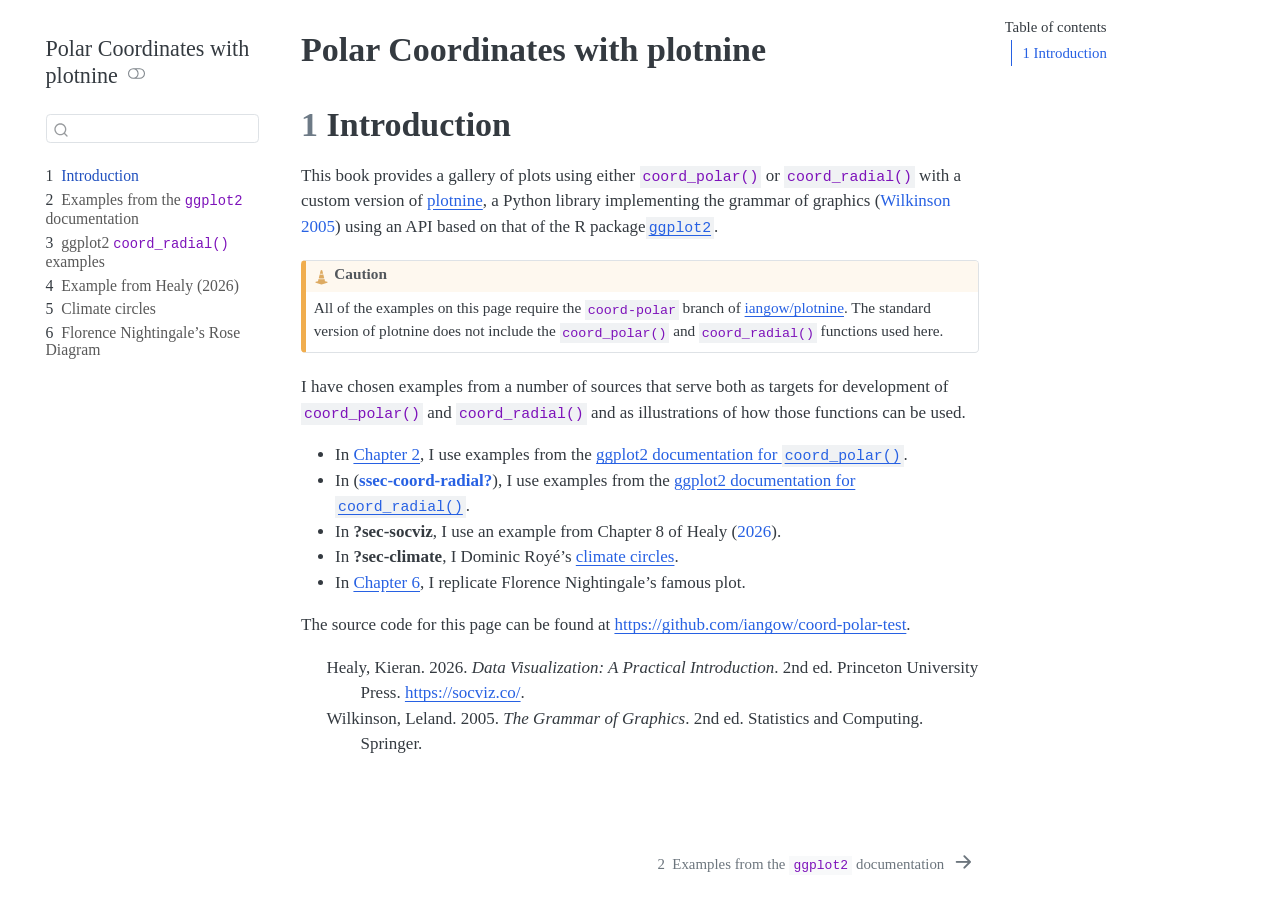
==== commit faa9c628: "Built site for gh-pages" ====
--- a/index.html
+++ b/index.html
@@ -328,7 +328,7 @@
         <li class="sidebar-item">
   <div class="sidebar-item-container"> 
   <a href="./socviz-examples.html" class="sidebar-item-text sidebar-link">
- <span class="menu-text"><span class="chapter-number">4</span>&nbsp; <span class="chapter-title">Example from <span class="citation" data-cites="Healy2026">Healy (</span></span></span></a><a href="#ref-Healy2026" role="doc-biblioref">2026</a>)
+ <span class="menu-text"><span class="chapter-number">4</span>&nbsp; <span class="chapter-title">Example from Healy (2026)</span></span></a>
   </div>
 </li>
         <li class="sidebar-item">
@@ -398,23 +398,13 @@
 </div>
 <p>I have chosen examples from a number of sources that serve both as targets for development of <code>coord_polar()</code> and <code>coord_radial()</code> and as illustrations of how those functions can be used.</p>
 <ul>
-<li>In <a href="ggplot2-examples.html" class="quarto-xref"><span>Chapter 2</span></a>, I use examples from the <a href="https://ggplot2-book.org/coord.html#polar-coordinates-with-coord_polar">ggplot2 book</a>, which documents <code>coord_polar()</code> in R’s ggplot2.</li>
-<li>The <a href="https://socviz.co">socviz</a> package, which provides real-world datasets used in data-visualisation teaching.</li>
+<li>In <a href="ggplot2-examples.html" class="quarto-xref"><span>Chapter 2</span></a>, I use examples from the <a href="https://ggplot2.tidyverse.org/reference/coord_polar.html">ggplot2 documentation for <code>coord_polar()</code></a>.</li>
+<li>In <span class="citation" data-cites="ssec-coord-radial">(<a href="#ref-ssec-coord-radial" role="doc-biblioref"><strong>ssec-coord-radial?</strong></a>)</span>, I use examples from the <a href="https://ggplot2.tidyverse.org/reference/coord_radial.html">ggplot2 documentation for <code>coord_radial()</code></a>.</li>
+<li>In <span class="quarto-unresolved-ref">?sec-socviz</span>, I use an example from Chapter 8 of <span class="citation" data-cites="Healy2026">Healy (<a href="#ref-Healy2026" role="doc-biblioref">2026</a>)</span>.</li>
+<li>In <span class="quarto-unresolved-ref">?sec-climate</span>, I Dominic Royé’s <a href="https://dominicroye.github.io/blog/climate-circles/">climate circles</a>.</li>
+<li>In <a href="nightingale.html" class="quarto-xref"><span>Chapter 6</span></a>, I replicate Florence Nightingale’s famous plot.</li>
 </ul>
-<p>The source is at <a href="https://github.com/iangow/coord-polar-test" class="uri">https://github.com/iangow/coord-polar-test</a>.</p>
-<div class="callout callout-style-default callout-caution callout-titled">
-<div class="callout-header d-flex align-content-center">
-<div class="callout-icon-container">
-<i class="callout-icon"></i>
-</div>
-<div class="callout-title-container flex-fill">
-Caution
-</div>
-</div>
-<div class="callout-body-container callout-body">
-<p>All examples require the <code>coord-polar</code> branch of <a href="https://github.com/iangow/plotnine/tree/coord-polar">iangow/plotnine</a>. Standard releases of plotnine do not yet include these changes.</p>
-</div>
-</div>
+<p>The source code for this page can be found at <a href="https://github.com/iangow/coord-polar-test" class="uri">https://github.com/iangow/coord-polar-test</a>.</p>
 
 
 <div id="refs" class="references csl-bib-body hanging-indent" role="list">
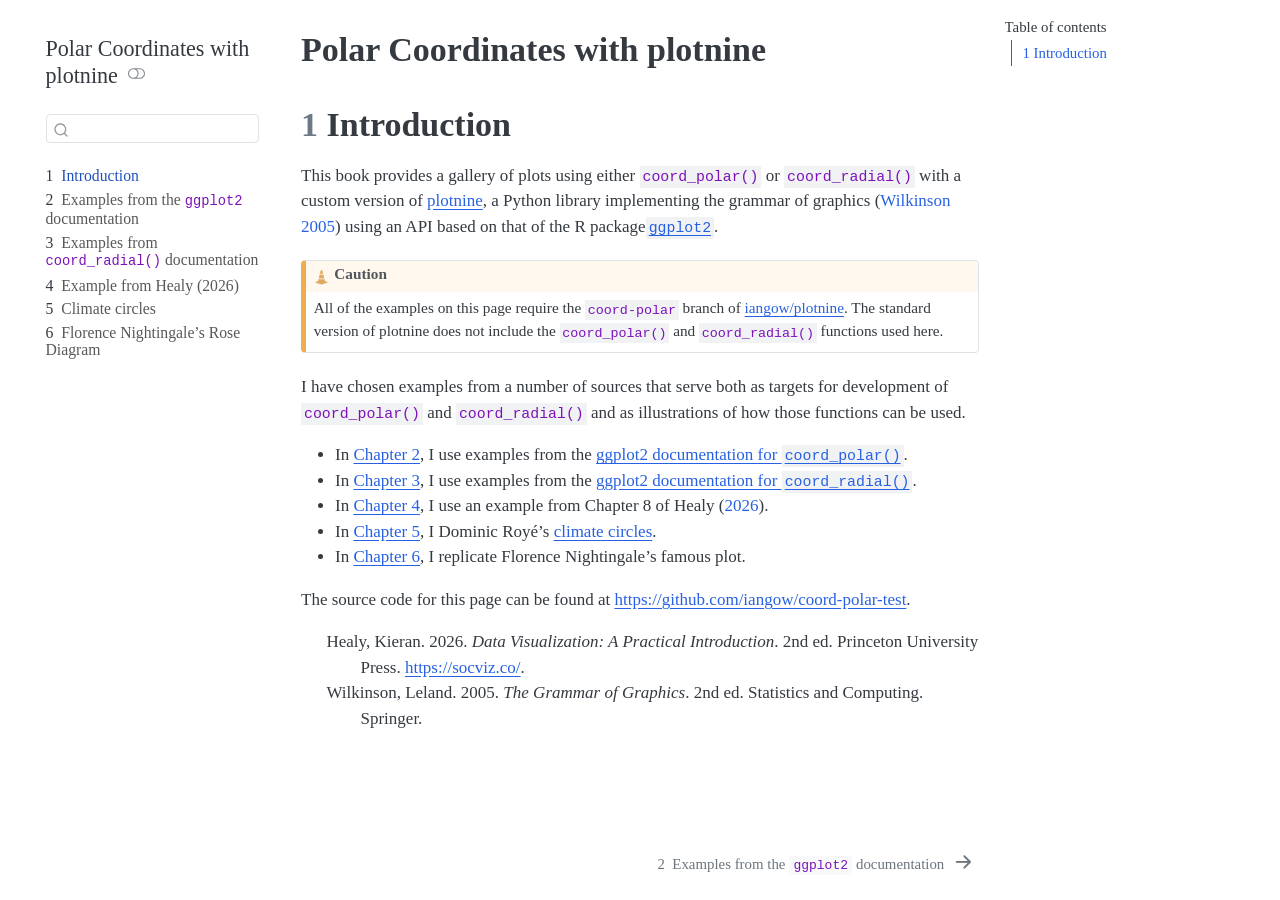
==== commit 2b20e35c: "Built site for gh-pages" ====
--- a/index.html
+++ b/index.html
@@ -322,7 +322,7 @@
         <li class="sidebar-item">
   <div class="sidebar-item-container"> 
   <a href="./coord-radial-examples.html" class="sidebar-item-text sidebar-link">
- <span class="menu-text"><span class="chapter-number">3</span>&nbsp; <span class="chapter-title">ggplot2 <code>coord_radial()</code> examples</span></span></a>
+ <span class="menu-text"><span class="chapter-number">3</span>&nbsp; <span class="chapter-title">Examples from <code>coord_radial()</code> documentation</span></span></a>
   </div>
 </li>
         <li class="sidebar-item">
@@ -399,9 +399,9 @@
 <p>I have chosen examples from a number of sources that serve both as targets for development of <code>coord_polar()</code> and <code>coord_radial()</code> and as illustrations of how those functions can be used.</p>
 <ul>
 <li>In <a href="ggplot2-examples.html" class="quarto-xref"><span>Chapter 2</span></a>, I use examples from the <a href="https://ggplot2.tidyverse.org/reference/coord_polar.html">ggplot2 documentation for <code>coord_polar()</code></a>.</li>
-<li>In <span class="citation" data-cites="ssec-coord-radial">(<a href="#ref-ssec-coord-radial" role="doc-biblioref"><strong>ssec-coord-radial?</strong></a>)</span>, I use examples from the <a href="https://ggplot2.tidyverse.org/reference/coord_radial.html">ggplot2 documentation for <code>coord_radial()</code></a>.</li>
-<li>In <span class="quarto-unresolved-ref">?sec-socviz</span>, I use an example from Chapter 8 of <span class="citation" data-cites="Healy2026">Healy (<a href="#ref-Healy2026" role="doc-biblioref">2026</a>)</span>.</li>
-<li>In <span class="quarto-unresolved-ref">?sec-climate</span>, I Dominic Royé’s <a href="https://dominicroye.github.io/blog/climate-circles/">climate circles</a>.</li>
+<li>In <a href="coord-radial-examples.html" class="quarto-xref"><span>Chapter 3</span></a>, I use examples from the <a href="https://ggplot2.tidyverse.org/reference/coord_radial.html">ggplot2 documentation for <code>coord_radial()</code></a>.</li>
+<li>In <a href="socviz-examples.html" class="quarto-xref"><span>Chapter 4</span></a>, I use an example from Chapter 8 of <span class="citation" data-cites="Healy2026">Healy (<a href="#ref-Healy2026" role="doc-biblioref">2026</a>)</span>.</li>
+<li>In <a href="climate-circles.html" class="quarto-xref"><span>Chapter 5</span></a>, I Dominic Royé’s <a href="https://dominicroye.github.io/blog/climate-circles/">climate circles</a>.</li>
 <li>In <a href="nightingale.html" class="quarto-xref"><span>Chapter 6</span></a>, I replicate Florence Nightingale’s famous plot.</li>
 </ul>
 <p>The source code for this page can be found at <a href="https://github.com/iangow/coord-polar-test" class="uri">https://github.com/iangow/coord-polar-test</a>.</p>
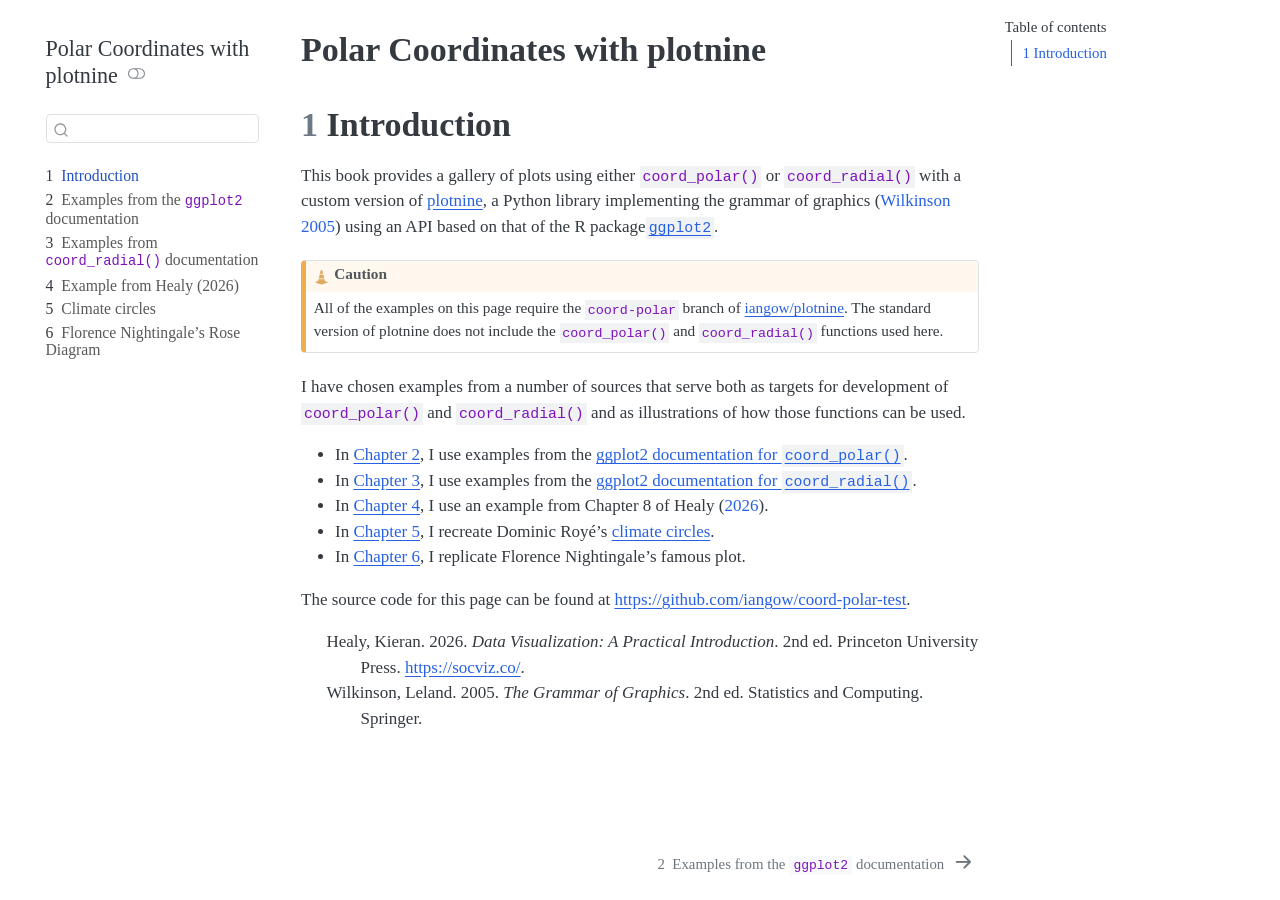
==== commit 8b47aacc: "Built site for gh-pages" ====
--- a/index.html
+++ b/index.html
@@ -401,7 +401,7 @@
 <li>In <a href="ggplot2-examples.html" class="quarto-xref"><span>Chapter 2</span></a>, I use examples from the <a href="https://ggplot2.tidyverse.org/reference/coord_polar.html">ggplot2 documentation for <code>coord_polar()</code></a>.</li>
 <li>In <a href="coord-radial-examples.html" class="quarto-xref"><span>Chapter 3</span></a>, I use examples from the <a href="https://ggplot2.tidyverse.org/reference/coord_radial.html">ggplot2 documentation for <code>coord_radial()</code></a>.</li>
 <li>In <a href="socviz-examples.html" class="quarto-xref"><span>Chapter 4</span></a>, I use an example from Chapter 8 of <span class="citation" data-cites="Healy2026">Healy (<a href="#ref-Healy2026" role="doc-biblioref">2026</a>)</span>.</li>
-<li>In <a href="climate-circles.html" class="quarto-xref"><span>Chapter 5</span></a>, I Dominic Royé’s <a href="https://dominicroye.github.io/blog/climate-circles/">climate circles</a>.</li>
+<li>In <a href="climate-circles.html" class="quarto-xref"><span>Chapter 5</span></a>, I recreate Dominic Royé’s <a href="https://dominicroye.github.io/blog/climate-circles/">climate circles</a>.</li>
 <li>In <a href="nightingale.html" class="quarto-xref"><span>Chapter 6</span></a>, I replicate Florence Nightingale’s famous plot.</li>
 </ul>
 <p>The source code for this page can be found at <a href="https://github.com/iangow/coord-polar-test" class="uri">https://github.com/iangow/coord-polar-test</a>.</p>
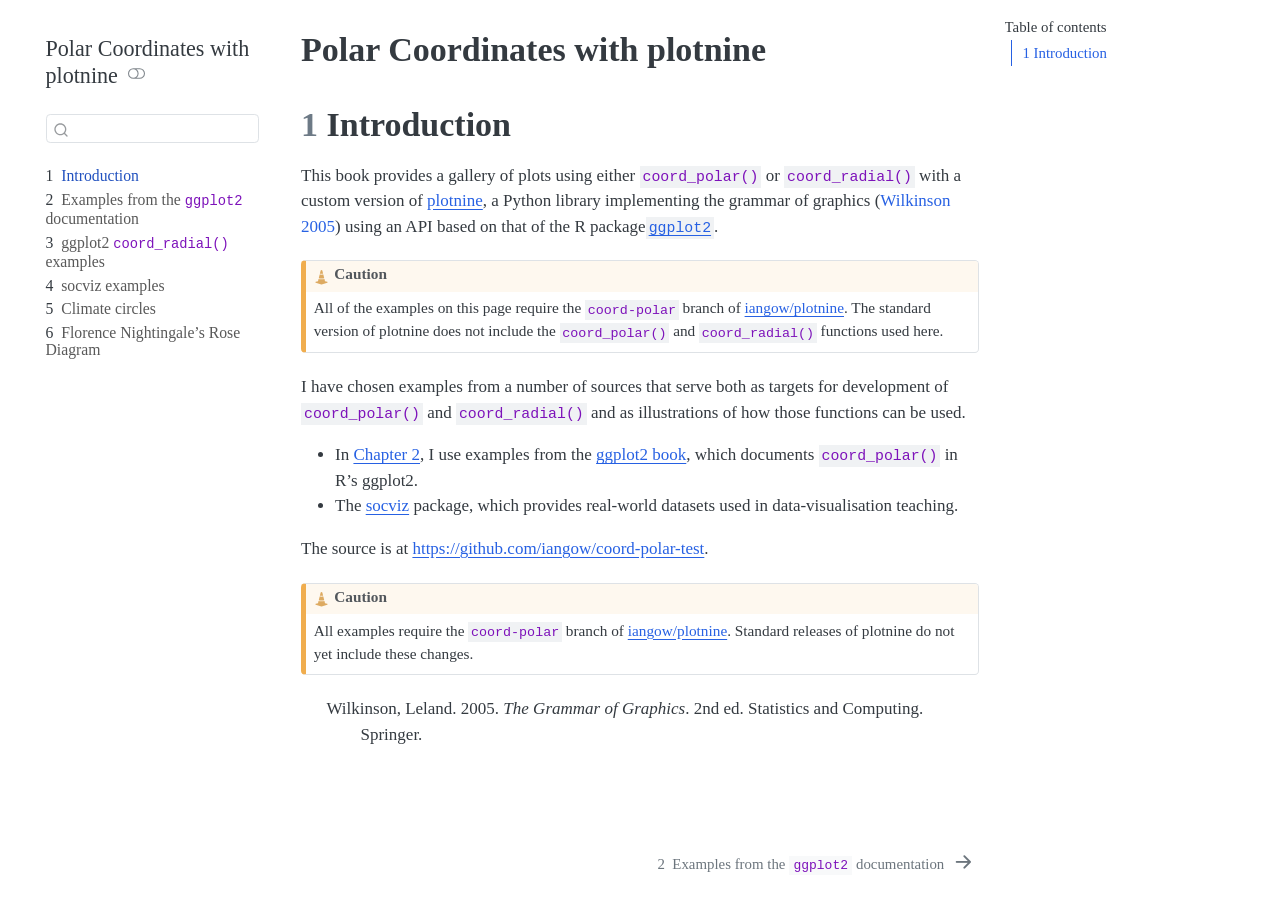
==== commit 5a39e8f4: "Built site for gh-pages" ====
--- a/index.html
+++ b/index.html
@@ -2,7 +2,7 @@
 <html xmlns="http://www.w3.org/1999/xhtml" lang="en" xml:lang="en"><head>
 
 <meta charset="utf-8">
-<meta name="generator" content="quarto-1.9.35">
+<meta name="generator" content="quarto-1.9.36">
 
 <meta name="viewport" content="width=device-width, initial-scale=1.0, user-scalable=yes">
 
@@ -59,9 +59,9 @@
 <script src="site_libs/quarto-html/tippy.umd.min.js"></script>
 <script src="site_libs/quarto-html/anchor.min.js"></script>
 <link href="site_libs/quarto-html/tippy.css" rel="stylesheet">
-<link href="site_libs/quarto-html/quarto-syntax-highlighting-46f66b053e56abd73bb6e954d61a315b.css" rel="stylesheet" class="quarto-color-scheme" id="quarto-text-highlighting-styles">
-<link href="site_libs/quarto-html/quarto-syntax-highlighting-dark-22b4aaf4c2978829df3684e8f2c068db.css" rel="stylesheet" class="quarto-color-scheme quarto-color-alternate" id="quarto-text-highlighting-styles">
-<link href="site_libs/quarto-html/quarto-syntax-highlighting-46f66b053e56abd73bb6e954d61a315b.css" rel="stylesheet" class="quarto-color-scheme-extra" id="quarto-text-highlighting-styles">
+<link href="site_libs/quarto-html/quarto-syntax-highlighting-845c23b38eaddc0f92fda52bfe77a8c8.css" rel="stylesheet" class="quarto-color-scheme" id="quarto-text-highlighting-styles">
+<link href="site_libs/quarto-html/quarto-syntax-highlighting-dark-f418161beb48e0141c760e455f12af2c.css" rel="stylesheet" class="quarto-color-scheme quarto-color-alternate" id="quarto-text-highlighting-styles">
+<link href="site_libs/quarto-html/quarto-syntax-highlighting-845c23b38eaddc0f92fda52bfe77a8c8.css" rel="stylesheet" class="quarto-color-scheme-extra" id="quarto-text-highlighting-styles">
 <script src="site_libs/bootstrap/bootstrap.min.js"></script>
 <link href="site_libs/bootstrap/bootstrap-icons.css" rel="stylesheet">
 <link href="site_libs/bootstrap/bootstrap-c0f9e757bd1bbe5faf3da83a888945c0.min.css" rel="stylesheet" append-hash="true" class="quarto-color-scheme" id="quarto-bootstrap" data-mode="light">
@@ -322,13 +322,13 @@
         <li class="sidebar-item">
   <div class="sidebar-item-container"> 
   <a href="./coord-radial-examples.html" class="sidebar-item-text sidebar-link">
- <span class="menu-text"><span class="chapter-number">3</span>&nbsp; <span class="chapter-title">Examples from <code>coord_radial()</code> documentation</span></span></a>
+ <span class="menu-text"><span class="chapter-number">3</span>&nbsp; <span class="chapter-title">ggplot2 <code>coord_radial()</code> examples</span></span></a>
   </div>
 </li>
         <li class="sidebar-item">
   <div class="sidebar-item-container"> 
   <a href="./socviz-examples.html" class="sidebar-item-text sidebar-link">
- <span class="menu-text"><span class="chapter-number">4</span>&nbsp; <span class="chapter-title">Example from Healy (2026)</span></span></a>
+ <span class="menu-text"><span class="chapter-number">4</span>&nbsp; <span class="chapter-title">socviz examples</span></span></a>
   </div>
 </li>
         <li class="sidebar-item">
@@ -398,19 +398,26 @@
 </div>
 <p>I have chosen examples from a number of sources that serve both as targets for development of <code>coord_polar()</code> and <code>coord_radial()</code> and as illustrations of how those functions can be used.</p>
 <ul>
-<li>In <a href="ggplot2-examples.html" class="quarto-xref"><span>Chapter 2</span></a>, I use examples from the <a href="https://ggplot2.tidyverse.org/reference/coord_polar.html">ggplot2 documentation for <code>coord_polar()</code></a>.</li>
-<li>In <a href="coord-radial-examples.html" class="quarto-xref"><span>Chapter 3</span></a>, I use examples from the <a href="https://ggplot2.tidyverse.org/reference/coord_radial.html">ggplot2 documentation for <code>coord_radial()</code></a>.</li>
-<li>In <a href="socviz-examples.html" class="quarto-xref"><span>Chapter 4</span></a>, I use an example from Chapter 8 of <span class="citation" data-cites="Healy2026">Healy (<a href="#ref-Healy2026" role="doc-biblioref">2026</a>)</span>.</li>
-<li>In <a href="climate-circles.html" class="quarto-xref"><span>Chapter 5</span></a>, I recreate Dominic Royé’s <a href="https://dominicroye.github.io/blog/climate-circles/">climate circles</a>.</li>
-<li>In <a href="nightingale.html" class="quarto-xref"><span>Chapter 6</span></a>, I replicate Florence Nightingale’s famous plot.</li>
+<li>In <a href="ggplot2-examples.html" class="quarto-xref"><span>Chapter 2</span></a>, I use examples from the <a href="https://ggplot2-book.org/coord.html#polar-coordinates-with-coord_polar">ggplot2 book</a>, which documents <code>coord_polar()</code> in R’s ggplot2.</li>
+<li>The <a href="https://socviz.co">socviz</a> package, which provides real-world datasets used in data-visualisation teaching.</li>
 </ul>
-<p>The source code for this page can be found at <a href="https://github.com/iangow/coord-polar-test" class="uri">https://github.com/iangow/coord-polar-test</a>.</p>
+<p>The source is at <a href="https://github.com/iangow/coord-polar-test" class="uri">https://github.com/iangow/coord-polar-test</a>.</p>
+<div class="callout callout-style-default callout-caution callout-titled">
+<div class="callout-header d-flex align-content-center">
+<div class="callout-icon-container">
+<i class="callout-icon"></i>
+</div>
+<div class="callout-title-container flex-fill">
+Caution
+</div>
+</div>
+<div class="callout-body-container callout-body">
+<p>All examples require the <code>coord-polar</code> branch of <a href="https://github.com/iangow/plotnine/tree/coord-polar">iangow/plotnine</a>. Standard releases of plotnine do not yet include these changes.</p>
+</div>
+</div>
 
 
 <div id="refs" class="references csl-bib-body hanging-indent" role="list">
-<div id="ref-Healy2026" class="csl-entry" role="listitem">
-Healy, Kieran. 2026. <em>Data Visualization: A Practical Introduction</em>. 2nd ed. Princeton University Press. <a href="https://socviz.co/">https://socviz.co/</a>.
-</div>
 <div id="ref-wilkinson:2006" class="csl-entry" role="listitem">
 Wilkinson, Leland. 2005. <em>The Grammar of Graphics</em>. 2nd ed. Statistics and Computing. Springer.
 </div>
--- a/site_libs/quarto-html/quarto-syntax-highlighting-845c23b38eaddc0f92fda52bfe77a8c8.css
+++ b/site_libs/quarto-html/quarto-syntax-highlighting-845c23b38eaddc0f92fda52bfe77a8c8.css
@@ -0,0 +1,236 @@
+/* quarto syntax highlight colors */
+:root {
+  --quarto-hl-ot-color: #003B4F;
+  --quarto-hl-at-color: #657422;
+  --quarto-hl-ss-color: #20794D;
+  --quarto-hl-an-color: #5E5E5E;
+  --quarto-hl-fu-color: #4758AB;
+  --quarto-hl-st-color: #20794D;
+  --quarto-hl-cf-color: #003B4F;
+  --quarto-hl-op-color: #5E5E5E;
+  --quarto-hl-er-color: #AD0000;
+  --quarto-hl-bn-color: #AD0000;
+  --quarto-hl-al-color: #AD0000;
+  --quarto-hl-va-color: #111111;
+  --quarto-hl-bu-color: inherit;
+  --quarto-hl-ex-color: inherit;
+  --quarto-hl-pp-color: #AD0000;
+  --quarto-hl-in-color: #5E5E5E;
+  --quarto-hl-vs-color: #20794D;
+  --quarto-hl-wa-color: #5E5E5E;
+  --quarto-hl-do-color: #5E5E5E;
+  --quarto-hl-im-color: #00769E;
+  --quarto-hl-ch-color: #20794D;
+  --quarto-hl-dt-color: #AD0000;
+  --quarto-hl-fl-color: #AD0000;
+  --quarto-hl-co-color: #5E5E5E;
+  --quarto-hl-cv-color: #5E5E5E;
+  --quarto-hl-cn-color: #8f5902;
+  --quarto-hl-sc-color: #5E5E5E;
+  --quarto-hl-dv-color: #AD0000;
+  --quarto-hl-kw-color: #003B4F;
+}
+
+/* other quarto variables */
+:root {
+  --quarto-font-monospace: SFMono-Regular, Menlo, Monaco, Consolas, "Liberation Mono", "Courier New", monospace;
+}
+
+/* syntax highlight based on Pandoc's rules */
+pre > code.sourceCode > span {
+  color: #003B4F;
+}
+
+code.sourceCode > span {
+  color: #003B4F;
+}
+
+div.sourceCode,
+div.sourceCode pre.sourceCode {
+  color: #003B4F;
+}
+
+/* Normal */
+code span {
+  color: #003B4F;
+}
+
+/* Alert */
+code span.al {
+  color: #AD0000;
+  font-style: inherit;
+}
+
+/* Annotation */
+code span.an {
+  color: #5E5E5E;
+  font-style: inherit;
+}
+
+/* Attribute */
+code span.at {
+  color: #657422;
+  font-style: inherit;
+}
+
+/* BaseN */
+code span.bn {
+  color: #AD0000;
+  font-style: inherit;
+}
+
+/* BuiltIn */
+code span.bu {
+  font-style: inherit;
+}
+
+/* ControlFlow */
+code span.cf {
+  color: #003B4F;
+  font-weight: bold;
+  font-style: inherit;
+}
+
+/* Char */
+code span.ch {
+  color: #20794D;
+  font-style: inherit;
+}
+
+/* Constant */
+code span.cn {
+  color: #8f5902;
+  font-style: inherit;
+}
+
+/* Comment */
+code span.co {
+  color: #5E5E5E;
+  font-style: inherit;
+}
+
+/* CommentVar */
+code span.cv {
+  color: #5E5E5E;
+  font-style: italic;
+}
+
+/* Documentation */
+code span.do {
+  color: #5E5E5E;
+  font-style: italic;
+}
+
+/* DataType */
+code span.dt {
+  color: #AD0000;
+  font-style: inherit;
+}
+
+/* DecVal */
+code span.dv {
+  color: #AD0000;
+  font-style: inherit;
+}
+
+/* Error */
+code span.er {
+  color: #AD0000;
+  font-style: inherit;
+}
+
+/* Extension */
+code span.ex {
+  font-style: inherit;
+}
+
+/* Float */
+code span.fl {
+  color: #AD0000;
+  font-style: inherit;
+}
+
+/* Function */
+code span.fu {
+  color: #4758AB;
+  font-style: inherit;
+}
+
+/* Import */
+code span.im {
+  color: #00769E;
+  font-style: inherit;
+}
+
+/* Information */
+code span.in {
+  color: #5E5E5E;
+  font-style: inherit;
+}
+
+/* Keyword */
+code span.kw {
+  color: #003B4F;
+  font-weight: bold;
+  font-style: inherit;
+}
+
+/* Operator */
+code span.op {
+  color: #5E5E5E;
+  font-style: inherit;
+}
+
+/* Other */
+code span.ot {
+  color: #003B4F;
+  font-style: inherit;
+}
+
+/* Preprocessor */
+code span.pp {
+  color: #AD0000;
+  font-style: inherit;
+}
+
+/* SpecialChar */
+code span.sc {
+  color: #5E5E5E;
+  font-style: inherit;
+}
+
+/* SpecialString */
+code span.ss {
+  color: #20794D;
+  font-style: inherit;
+}
+
+/* String */
+code span.st {
+  color: #20794D;
+  font-style: inherit;
+}
+
+/* Variable */
+code span.va {
+  color: #111111;
+  font-style: inherit;
+}
+
+/* VerbatimString */
+code span.vs {
+  color: #20794D;
+  font-style: inherit;
+}
+
+/* Warning */
+code span.wa {
+  color: #5E5E5E;
+  font-style: italic;
+}
+
+.prevent-inlining {
+  content: "</";
+}
+
+/*# sourceMappingURL=ac89f0bb514bba72461919f78549e31c.css.map */
--- a/site_libs/quarto-html/quarto-syntax-highlighting-dark-f418161beb48e0141c760e455f12af2c.css
+++ b/site_libs/quarto-html/quarto-syntax-highlighting-dark-f418161beb48e0141c760e455f12af2c.css
@@ -0,0 +1,219 @@
+/* quarto syntax highlight colors */
+:root {
+  --quarto-hl-al-color: #f07178;
+  --quarto-hl-an-color: #d4d0ab;
+  --quarto-hl-at-color: #00e0e0;
+  --quarto-hl-bn-color: #d4d0ab;
+  --quarto-hl-bu-color: #abe338;
+  --quarto-hl-ch-color: #abe338;
+  --quarto-hl-co-color: #f8f8f2;
+  --quarto-hl-cv-color: #ffd700;
+  --quarto-hl-cn-color: #ffd700;
+  --quarto-hl-cf-color: #ffa07a;
+  --quarto-hl-dt-color: #ffa07a;
+  --quarto-hl-dv-color: #d4d0ab;
+  --quarto-hl-do-color: #f8f8f2;
+  --quarto-hl-er-color: #f07178;
+  --quarto-hl-ex-color: #00e0e0;
+  --quarto-hl-fl-color: #d4d0ab;
+  --quarto-hl-fu-color: #ffa07a;
+  --quarto-hl-im-color: #abe338;
+  --quarto-hl-in-color: #d4d0ab;
+  --quarto-hl-kw-color: #ffa07a;
+  --quarto-hl-op-color: #ffa07a;
+  --quarto-hl-ot-color: #00e0e0;
+  --quarto-hl-pp-color: #dcc6e0;
+  --quarto-hl-re-color: #00e0e0;
+  --quarto-hl-sc-color: #abe338;
+  --quarto-hl-ss-color: #abe338;
+  --quarto-hl-st-color: #abe338;
+  --quarto-hl-va-color: #00e0e0;
+  --quarto-hl-vs-color: #abe338;
+  --quarto-hl-wa-color: #dcc6e0;
+}
+
+/* other quarto variables */
+:root {
+  --quarto-font-monospace: SFMono-Regular, Menlo, Monaco, Consolas, "Liberation Mono", "Courier New", monospace;
+}
+
+/* syntax highlight based on Pandoc's rules */
+pre > code.sourceCode > span {
+  color: #f8f8f2;
+}
+
+code.sourceCode > span {
+  color: #f8f8f2;
+}
+
+div.sourceCode,
+div.sourceCode pre.sourceCode {
+  color: #f8f8f2;
+}
+
+/* Normal */
+code span {
+  color: #f8f8f2;
+}
+
+/* Alert */
+code span.al {
+  color: #f07178;
+}
+
+/* Annotation */
+code span.an {
+  color: #d4d0ab;
+}
+
+/* Attribute */
+code span.at {
+  color: #00e0e0;
+}
+
+/* BaseN */
+code span.bn {
+  color: #d4d0ab;
+}
+
+/* BuiltIn */
+code span.bu {
+  color: #abe338;
+}
+
+/* ControlFlow */
+code span.cf {
+  font-weight: bold;
+  color: #ffa07a;
+}
+
+/* Char */
+code span.ch {
+  color: #abe338;
+}
+
+/* Constant */
+code span.cn {
+  color: #ffd700;
+}
+
+/* Comment */
+code span.co {
+  font-style: italic;
+  color: #f8f8f2;
+}
+
+/* CommentVar */
+code span.cv {
+  color: #ffd700;
+}
+
+/* Documentation */
+code span.do {
+  color: #f8f8f2;
+}
+
+/* DataType */
+code span.dt {
+  color: #ffa07a;
+}
+
+/* DecVal */
+code span.dv {
+  color: #d4d0ab;
+}
+
+/* Error */
+code span.er {
+  color: #f07178;
+  text-decoration: underline;
+}
+
+/* Extension */
+code span.ex {
+  font-weight: bold;
+  color: #00e0e0;
+}
+
+/* Float */
+code span.fl {
+  color: #d4d0ab;
+}
+
+/* Function */
+code span.fu {
+  color: #ffa07a;
+}
+
+/* Import */
+code span.im {
+  color: #abe338;
+}
+
+/* Information */
+code span.in {
+  color: #d4d0ab;
+}
+
+/* Keyword */
+code span.kw {
+  font-weight: bold;
+  color: #ffa07a;
+}
+
+/* Operator */
+code span.op {
+  color: #ffa07a;
+}
+
+/* Other */
+code span.ot {
+  color: #00e0e0;
+}
+
+/* Preprocessor */
+code span.pp {
+  color: #dcc6e0;
+}
+
+/* RegionMarker */
+code span.re {
+  background-color: #f8f8f2;
+  color: #00e0e0;
+}
+
+/* SpecialChar */
+code span.sc {
+  color: #abe338;
+}
+
+/* SpecialString */
+code span.ss {
+  color: #abe338;
+}
+
+/* String */
+code span.st {
+  color: #abe338;
+}
+
+/* Variable */
+code span.va {
+  color: #00e0e0;
+}
+
+/* VerbatimString */
+code span.vs {
+  color: #abe338;
+}
+
+/* Warning */
+code span.wa {
+  color: #dcc6e0;
+}
+
+.prevent-inlining {
+  content: "</";
+}
+
+/*# sourceMappingURL=378c2a0cc31455d06730fbe37c8f3789.css.map */
--- a/site_libs/quarto-html/quarto-syntax-highlighting-845c23b38eaddc0f92fda52bfe77a8c8.css
+++ b/site_libs/quarto-html/quarto-syntax-highlighting-845c23b38eaddc0f92fda52bfe77a8c8.css
@@ -0,0 +1,236 @@
+/* quarto syntax highlight colors */
+:root {
+  --quarto-hl-ot-color: #003B4F;
+  --quarto-hl-at-color: #657422;
+  --quarto-hl-ss-color: #20794D;
+  --quarto-hl-an-color: #5E5E5E;
+  --quarto-hl-fu-color: #4758AB;
+  --quarto-hl-st-color: #20794D;
+  --quarto-hl-cf-color: #003B4F;
+  --quarto-hl-op-color: #5E5E5E;
+  --quarto-hl-er-color: #AD0000;
+  --quarto-hl-bn-color: #AD0000;
+  --quarto-hl-al-color: #AD0000;
+  --quarto-hl-va-color: #111111;
+  --quarto-hl-bu-color: inherit;
+  --quarto-hl-ex-color: inherit;
+  --quarto-hl-pp-color: #AD0000;
+  --quarto-hl-in-color: #5E5E5E;
+  --quarto-hl-vs-color: #20794D;
+  --quarto-hl-wa-color: #5E5E5E;
+  --quarto-hl-do-color: #5E5E5E;
+  --quarto-hl-im-color: #00769E;
+  --quarto-hl-ch-color: #20794D;
+  --quarto-hl-dt-color: #AD0000;
+  --quarto-hl-fl-color: #AD0000;
+  --quarto-hl-co-color: #5E5E5E;
+  --quarto-hl-cv-color: #5E5E5E;
+  --quarto-hl-cn-color: #8f5902;
+  --quarto-hl-sc-color: #5E5E5E;
+  --quarto-hl-dv-color: #AD0000;
+  --quarto-hl-kw-color: #003B4F;
+}
+
+/* other quarto variables */
+:root {
+  --quarto-font-monospace: SFMono-Regular, Menlo, Monaco, Consolas, "Liberation Mono", "Courier New", monospace;
+}
+
+/* syntax highlight based on Pandoc's rules */
+pre > code.sourceCode > span {
+  color: #003B4F;
+}
+
+code.sourceCode > span {
+  color: #003B4F;
+}
+
+div.sourceCode,
+div.sourceCode pre.sourceCode {
+  color: #003B4F;
+}
+
+/* Normal */
+code span {
+  color: #003B4F;
+}
+
+/* Alert */
+code span.al {
+  color: #AD0000;
+  font-style: inherit;
+}
+
+/* Annotation */
+code span.an {
+  color: #5E5E5E;
+  font-style: inherit;
+}
+
+/* Attribute */
+code span.at {
+  color: #657422;
+  font-style: inherit;
+}
+
+/* BaseN */
+code span.bn {
+  color: #AD0000;
+  font-style: inherit;
+}
+
+/* BuiltIn */
+code span.bu {
+  font-style: inherit;
+}
+
+/* ControlFlow */
+code span.cf {
+  color: #003B4F;
+  font-weight: bold;
+  font-style: inherit;
+}
+
+/* Char */
+code span.ch {
+  color: #20794D;
+  font-style: inherit;
+}
+
+/* Constant */
+code span.cn {
+  color: #8f5902;
+  font-style: inherit;
+}
+
+/* Comment */
+code span.co {
+  color: #5E5E5E;
+  font-style: inherit;
+}
+
+/* CommentVar */
+code span.cv {
+  color: #5E5E5E;
+  font-style: italic;
+}
+
+/* Documentation */
+code span.do {
+  color: #5E5E5E;
+  font-style: italic;
+}
+
+/* DataType */
+code span.dt {
+  color: #AD0000;
+  font-style: inherit;
+}
+
+/* DecVal */
+code span.dv {
+  color: #AD0000;
+  font-style: inherit;
+}
+
+/* Error */
+code span.er {
+  color: #AD0000;
+  font-style: inherit;
+}
+
+/* Extension */
+code span.ex {
+  font-style: inherit;
+}
+
+/* Float */
+code span.fl {
+  color: #AD0000;
+  font-style: inherit;
+}
+
+/* Function */
+code span.fu {
+  color: #4758AB;
+  font-style: inherit;
+}
+
+/* Import */
+code span.im {
+  color: #00769E;
+  font-style: inherit;
+}
+
+/* Information */
+code span.in {
+  color: #5E5E5E;
+  font-style: inherit;
+}
+
+/* Keyword */
+code span.kw {
+  color: #003B4F;
+  font-weight: bold;
+  font-style: inherit;
+}
+
+/* Operator */
+code span.op {
+  color: #5E5E5E;
+  font-style: inherit;
+}
+
+/* Other */
+code span.ot {
+  color: #003B4F;
+  font-style: inherit;
+}
+
+/* Preprocessor */
+code span.pp {
+  color: #AD0000;
+  font-style: inherit;
+}
+
+/* SpecialChar */
+code span.sc {
+  color: #5E5E5E;
+  font-style: inherit;
+}
+
+/* SpecialString */
+code span.ss {
+  color: #20794D;
+  font-style: inherit;
+}
+
+/* String */
+code span.st {
+  color: #20794D;
+  font-style: inherit;
+}
+
+/* Variable */
+code span.va {
+  color: #111111;
+  font-style: inherit;
+}
+
+/* VerbatimString */
+code span.vs {
+  color: #20794D;
+  font-style: inherit;
+}
+
+/* Warning */
+code span.wa {
+  color: #5E5E5E;
+  font-style: italic;
+}
+
+.prevent-inlining {
+  content: "</";
+}
+
+/*# sourceMappingURL=ac89f0bb514bba72461919f78549e31c.css.map */
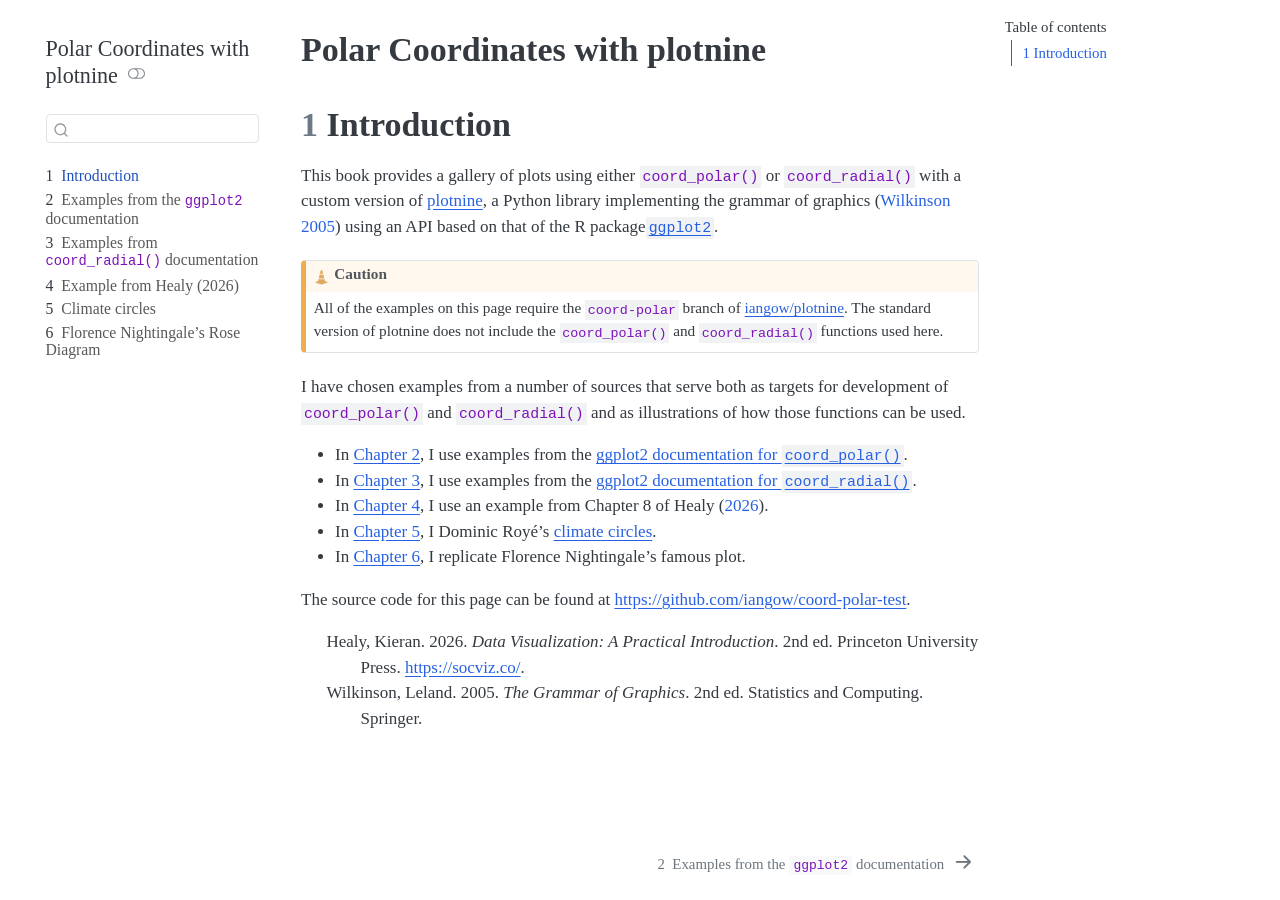
==== commit d7bfca16: "Built site for gh-pages" ====
--- a/index.html
+++ b/index.html
@@ -322,13 +322,13 @@
         <li class="sidebar-item">
   <div class="sidebar-item-container"> 
   <a href="./coord-radial-examples.html" class="sidebar-item-text sidebar-link">
- <span class="menu-text"><span class="chapter-number">3</span>&nbsp; <span class="chapter-title">ggplot2 <code>coord_radial()</code> examples</span></span></a>
+ <span class="menu-text"><span class="chapter-number">3</span>&nbsp; <span class="chapter-title">Examples from <code>coord_radial()</code> documentation</span></span></a>
   </div>
 </li>
         <li class="sidebar-item">
   <div class="sidebar-item-container"> 
   <a href="./socviz-examples.html" class="sidebar-item-text sidebar-link">
- <span class="menu-text"><span class="chapter-number">4</span>&nbsp; <span class="chapter-title">socviz examples</span></span></a>
+ <span class="menu-text"><span class="chapter-number">4</span>&nbsp; <span class="chapter-title">Example from Healy (2026)</span></span></a>
   </div>
 </li>
         <li class="sidebar-item">
@@ -398,26 +398,19 @@
 </div>
 <p>I have chosen examples from a number of sources that serve both as targets for development of <code>coord_polar()</code> and <code>coord_radial()</code> and as illustrations of how those functions can be used.</p>
 <ul>
-<li>In <a href="ggplot2-examples.html" class="quarto-xref"><span>Chapter 2</span></a>, I use examples from the <a href="https://ggplot2-book.org/coord.html#polar-coordinates-with-coord_polar">ggplot2 book</a>, which documents <code>coord_polar()</code> in R’s ggplot2.</li>
-<li>The <a href="https://socviz.co">socviz</a> package, which provides real-world datasets used in data-visualisation teaching.</li>
+<li>In <a href="ggplot2-examples.html" class="quarto-xref"><span>Chapter 2</span></a>, I use examples from the <a href="https://ggplot2.tidyverse.org/reference/coord_polar.html">ggplot2 documentation for <code>coord_polar()</code></a>.</li>
+<li>In <a href="coord-radial-examples.html" class="quarto-xref"><span>Chapter 3</span></a>, I use examples from the <a href="https://ggplot2.tidyverse.org/reference/coord_radial.html">ggplot2 documentation for <code>coord_radial()</code></a>.</li>
+<li>In <a href="socviz-examples.html" class="quarto-xref"><span>Chapter 4</span></a>, I use an example from Chapter 8 of <span class="citation" data-cites="Healy2026">Healy (<a href="#ref-Healy2026" role="doc-biblioref">2026</a>)</span>.</li>
+<li>In <a href="climate-circles.html" class="quarto-xref"><span>Chapter 5</span></a>, I Dominic Royé’s <a href="https://dominicroye.github.io/blog/climate-circles/">climate circles</a>.</li>
+<li>In <a href="nightingale.html" class="quarto-xref"><span>Chapter 6</span></a>, I replicate Florence Nightingale’s famous plot.</li>
 </ul>
-<p>The source is at <a href="https://github.com/iangow/coord-polar-test" class="uri">https://github.com/iangow/coord-polar-test</a>.</p>
-<div class="callout callout-style-default callout-caution callout-titled">
-<div class="callout-header d-flex align-content-center">
-<div class="callout-icon-container">
-<i class="callout-icon"></i>
-</div>
-<div class="callout-title-container flex-fill">
-Caution
-</div>
-</div>
-<div class="callout-body-container callout-body">
-<p>All examples require the <code>coord-polar</code> branch of <a href="https://github.com/iangow/plotnine/tree/coord-polar">iangow/plotnine</a>. Standard releases of plotnine do not yet include these changes.</p>
-</div>
-</div>
+<p>The source code for this page can be found at <a href="https://github.com/iangow/coord-polar-test" class="uri">https://github.com/iangow/coord-polar-test</a>.</p>
 
 
 <div id="refs" class="references csl-bib-body hanging-indent" role="list">
+<div id="ref-Healy2026" class="csl-entry" role="listitem">
+Healy, Kieran. 2026. <em>Data Visualization: A Practical Introduction</em>. 2nd ed. Princeton University Press. <a href="https://socviz.co/">https://socviz.co/</a>.
+</div>
 <div id="ref-wilkinson:2006" class="csl-entry" role="listitem">
 Wilkinson, Leland. 2005. <em>The Grammar of Graphics</em>. 2nd ed. Statistics and Computing. Springer.
 </div>
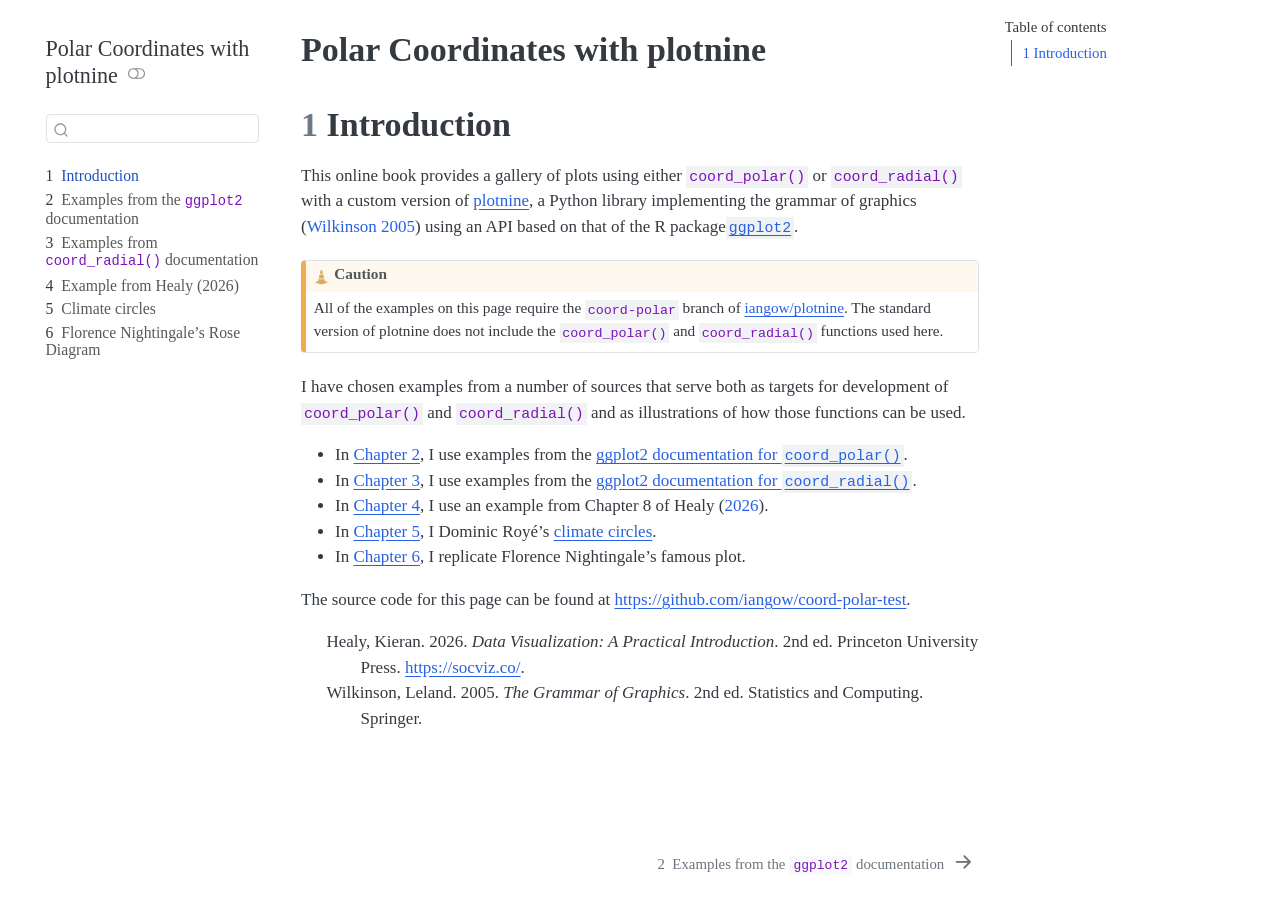
==== commit eda56b84: "Built site for gh-pages" ====
--- a/index.html
+++ b/index.html
@@ -382,7 +382,7 @@
 
 <section id="sec-intro" class="level1" data-number="1">
 <h1 data-number="1"><span class="header-section-number">1</span> Introduction</h1>
-<p>This book provides a gallery of plots using either <code>coord_polar()</code> or <code>coord_radial()</code> with a custom version of <a href="https://plotnine.org">plotnine</a>, a Python library implementing the grammar of graphics <span class="citation" data-cites="wilkinson:2006">(<a href="#ref-wilkinson:2006" role="doc-biblioref">Wilkinson 2005</a>)</span> using an API based on that of the R package<a href="https://ggplot2.tidyverse.org"><code>ggplot2</code></a>.</p>
+<p>This online book provides a gallery of plots using either <code>coord_polar()</code> or <code>coord_radial()</code> with a custom version of <a href="https://plotnine.org">plotnine</a>, a Python library implementing the grammar of graphics <span class="citation" data-cites="wilkinson:2006">(<a href="#ref-wilkinson:2006" role="doc-biblioref">Wilkinson 2005</a>)</span> using an API based on that of the R package<a href="https://ggplot2.tidyverse.org"><code>ggplot2</code></a>.</p>
 <div class="callout callout-style-default callout-caution callout-titled">
 <div class="callout-header d-flex align-content-center">
 <div class="callout-icon-container">
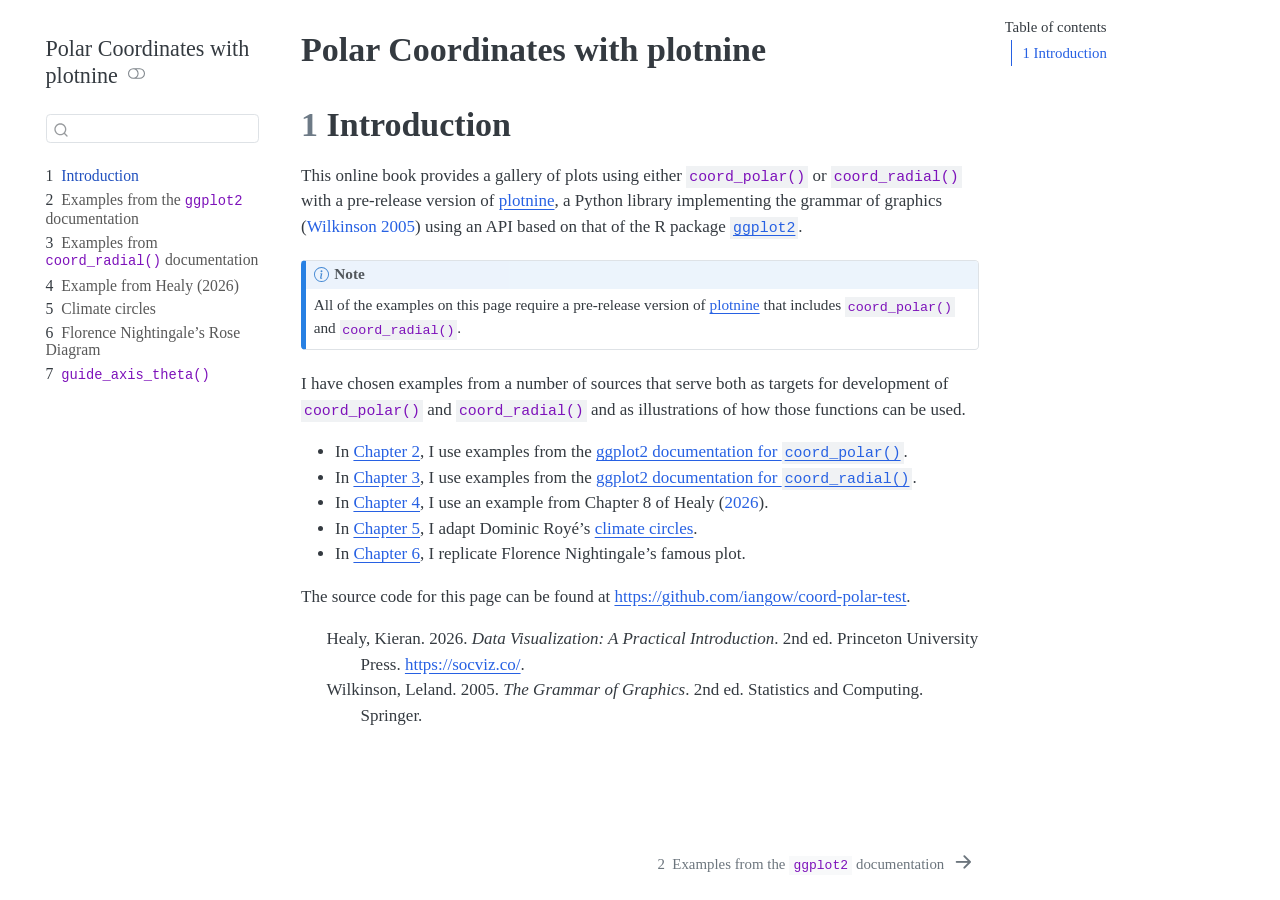
==== commit ae9db557: "Built site for gh-pages" ====
--- a/index.html
+++ b/index.html
@@ -343,6 +343,12 @@
  <span class="menu-text"><span class="chapter-number">6</span>&nbsp; <span class="chapter-title">Florence Nightingale’s Rose Diagram</span></span></a>
   </div>
 </li>
+        <li class="sidebar-item">
+  <div class="sidebar-item-container"> 
+  <a href="./guide-axis-theta.html" class="sidebar-item-text sidebar-link">
+ <span class="menu-text"><span class="chapter-number">7</span>&nbsp; <span class="chapter-title"><code>guide_axis_theta()</code></span></span></a>
+  </div>
+</li>
     </ul>
     </div>
 </nav>
@@ -382,18 +388,18 @@
 
 <section id="sec-intro" class="level1" data-number="1">
 <h1 data-number="1"><span class="header-section-number">1</span> Introduction</h1>
-<p>This online book provides a gallery of plots using either <code>coord_polar()</code> or <code>coord_radial()</code> with a custom version of <a href="https://plotnine.org">plotnine</a>, a Python library implementing the grammar of graphics <span class="citation" data-cites="wilkinson:2006">(<a href="#ref-wilkinson:2006" role="doc-biblioref">Wilkinson 2005</a>)</span> using an API based on that of the R package<a href="https://ggplot2.tidyverse.org"><code>ggplot2</code></a>.</p>
-<div class="callout callout-style-default callout-caution callout-titled">
+<p>This online book provides a gallery of plots using either <code>coord_polar()</code> or <code>coord_radial()</code> with a pre-release version of <a href="https://plotnine.org">plotnine</a>, a Python library implementing the grammar of graphics <span class="citation" data-cites="wilkinson:2006">(<a href="#ref-wilkinson:2006" role="doc-biblioref">Wilkinson 2005</a>)</span> using an API based on that of the R package <a href="https://ggplot2.tidyverse.org"><code>ggplot2</code></a>.</p>
+<div class="callout callout-style-default callout-note callout-titled">
 <div class="callout-header d-flex align-content-center">
 <div class="callout-icon-container">
 <i class="callout-icon"></i>
 </div>
 <div class="callout-title-container flex-fill">
-Caution
+Note
 </div>
 </div>
 <div class="callout-body-container callout-body">
-<p>All of the examples on this page require the <code>coord-polar</code> branch of <a href="https://github.com/iangow/plotnine/tree/coord-polar">iangow/plotnine</a>. The standard version of plotnine does not include the <code>coord_polar()</code> and <code>coord_radial()</code> functions used here.</p>
+<p>All of the examples on this page require a pre-release version of <a href="https://plotnine.org">plotnine</a> that includes <code>coord_polar()</code> and <code>coord_radial()</code>.</p>
 </div>
 </div>
 <p>I have chosen examples from a number of sources that serve both as targets for development of <code>coord_polar()</code> and <code>coord_radial()</code> and as illustrations of how those functions can be used.</p>
@@ -401,7 +407,7 @@
 <li>In <a href="ggplot2-examples.html" class="quarto-xref"><span>Chapter 2</span></a>, I use examples from the <a href="https://ggplot2.tidyverse.org/reference/coord_polar.html">ggplot2 documentation for <code>coord_polar()</code></a>.</li>
 <li>In <a href="coord-radial-examples.html" class="quarto-xref"><span>Chapter 3</span></a>, I use examples from the <a href="https://ggplot2.tidyverse.org/reference/coord_radial.html">ggplot2 documentation for <code>coord_radial()</code></a>.</li>
 <li>In <a href="socviz-examples.html" class="quarto-xref"><span>Chapter 4</span></a>, I use an example from Chapter 8 of <span class="citation" data-cites="Healy2026">Healy (<a href="#ref-Healy2026" role="doc-biblioref">2026</a>)</span>.</li>
-<li>In <a href="climate-circles.html" class="quarto-xref"><span>Chapter 5</span></a>, I Dominic Royé’s <a href="https://dominicroye.github.io/blog/climate-circles/">climate circles</a>.</li>
+<li>In <a href="climate-circles.html" class="quarto-xref"><span>Chapter 5</span></a>, I adapt Dominic Royé’s <a href="https://dominicroye.github.io/blog/climate-circles/">climate circles</a>.</li>
 <li>In <a href="nightingale.html" class="quarto-xref"><span>Chapter 6</span></a>, I replicate Florence Nightingale’s famous plot.</li>
 </ul>
 <p>The source code for this page can be found at <a href="https://github.com/iangow/coord-polar-test" class="uri">https://github.com/iangow/coord-polar-test</a>.</p>
